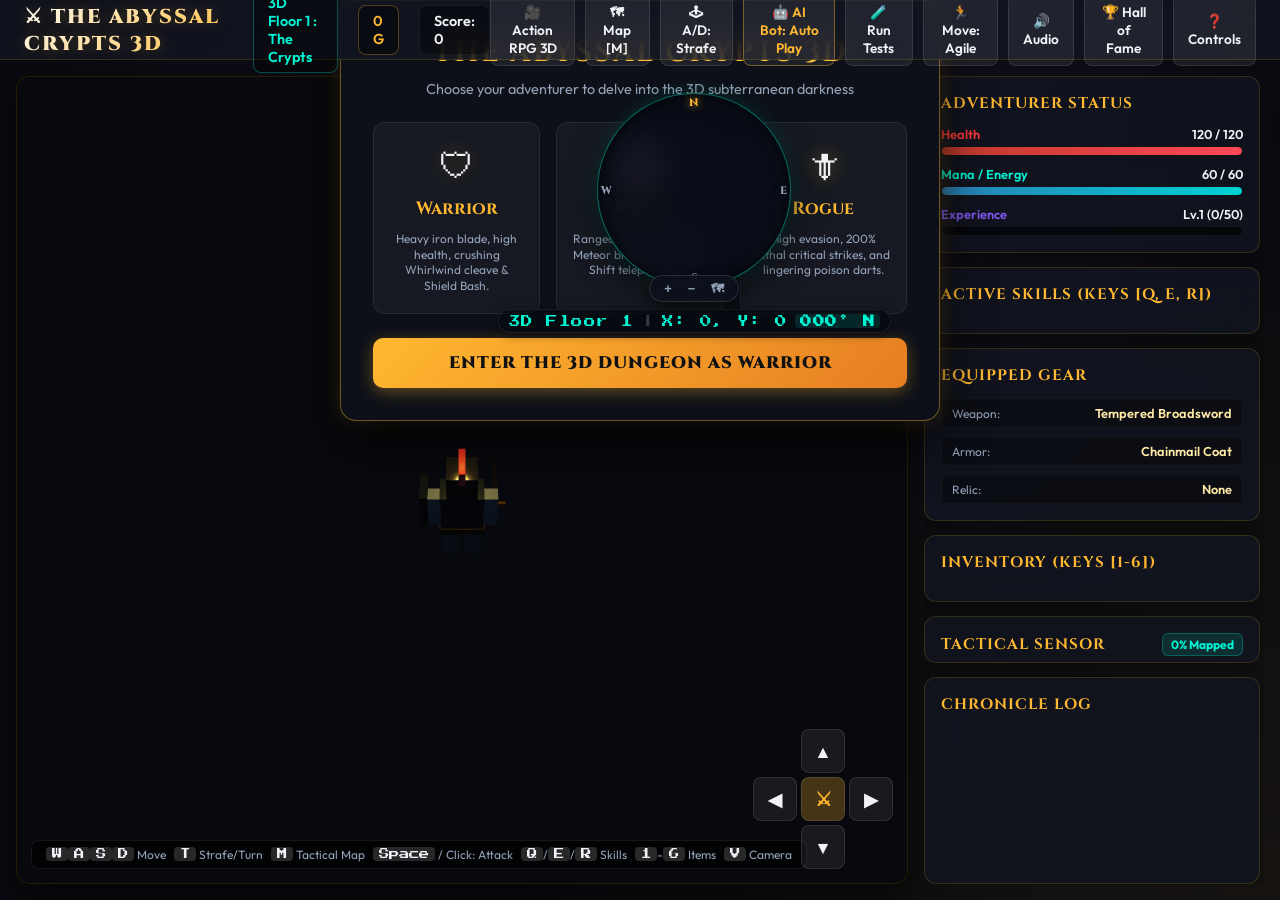
==== public/index.html @ 7dd259a3 "feat: 3D dungeon crawler with 24/7 cloud deployment configs" ====
<!DOCTYPE html>
<html lang="en">
<head>
  <meta charset="UTF-8">
  <meta name="viewport" content="width=device-width, initial-scale=1.0">
  <title>The Abyssal Crypts 3D — 2026 Action RPG Roguelike</title>
  <link rel="stylesheet" href="styles.css">
</head>
<body>

  <!-- Top Navigation & Global HUD -->
  <header class="game-header">
    <div class="brand-section">
      <h1 class="game-title">⚔ THE ABYSSAL CRYPTS 3D</h1>
    </div>

    <div class="hud-stats-row">
      <div class="hud-item floor" id="hudFloor">3D Floor 1 : The Crypts</div>
      <div class="hud-item gold" id="hudGold">0 G</div>
      <div class="hud-item" id="hudScore">Score: 0</div>
    </div>

    <div class="header-controls">
      <button class="icon-btn" id="btnCameraToggle" title="Cycle Camera Mode: Action RPG / 3rd Person / 1st Person [V]">🎥 Action RPG 3D</button>
      <button class="icon-btn" id="btnTacticalMap" title="Open Holographic Tactical Map [M]" onclick="window.modernMap?.toggleTacticalModal()">🗺 Map [M]</button>
      <button class="icon-btn" id="btnControlMode" title="Toggle A/D Controls: Strafe vs Turn [T]">🕹 A/D: Strafe</button>
      <button class="icon-btn" id="btnAiBotToggle" title="Toggle AI Bot Autonomous Playtester" style="color: var(--color-gold); border-color: rgba(255,184,48,0.4);">🤖 AI Bot: Auto Play</button>
      <button class="icon-btn" id="btnAiDiagnostics" title="Run Automated AI Diagnostics Test Suite">🧪 Run Tests</button>
      <button class="icon-btn" id="btnSpeedToggle" title="Adjust Walking Pacing">🏃 Move: Agile</button>
      <button class="icon-btn" id="btnAudioToggle" title="Toggle Sound">🔊 Audio</button>
      <button class="icon-btn" id="btnLeaderboard" title="View High Scores">🏆 Hall of Fame</button>
      <button class="icon-btn" id="btnControls" title="How to Play">❓ Controls</button>
    </div>
  </header>

  <!-- Main Game Stage -->
  <main class="main-viewport">
    
    <!-- 3D WebGL Canvas Display -->
    <section class="canvas-wrapper" id="canvasContainer">
      <canvas id="gameCanvas"></canvas>

      <!-- 2026 Modern In-Game Floating HUD Holographic Radar (Top-Right) -->
      <div class="hud-radar-container" id="hudRadarContainer">
        <div class="radar-card">
          <!-- Compass Ring -->
          <div class="radar-compass-ring">
            <span class="compass-marker marker-n">N</span>
            <span class="compass-marker marker-e">E</span>
            <span class="compass-marker marker-s">S</span>
            <span class="compass-marker marker-w">W</span>
          </div>

          <!-- Radar High-DPI Canvas -->
          <canvas id="hudRadarCanvas" width="190" height="190"></canvas>

          <!-- Quick Micro Controls -->
          <div class="radar-quick-controls">
            <button class="radar-btn" id="btnRadarZoomIn" title="Zoom In [+]" onclick="window.modernMap?.zoomRadar(0.3)">+</button>
            <button class="radar-btn" id="btnRadarZoomOut" title="Zoom Out [-]" onclick="window.modernMap?.zoomRadar(-0.3)">−</button>
            <button class="radar-btn" id="btnRadarExpand" title="Expand Full Tactical Map [M]" onclick="window.modernMap?.toggleTacticalModal()">🗺</button>
          </div>
        </div>

        <!-- Live Telemetry Badge -->
        <div class="radar-telemetry" id="radarTelemetry">
          <span id="radarFloorText">3D Floor 1</span>
          <span style="color: rgba(255,255,255,0.2);">|</span>
          <span id="radarCoordText">X: 0, Y: 0</span>
          <span class="bearing-chip" id="radarBearingText">000° N</span>
        </div>
      </div>

      <div class="canvas-overlay-hints">
        <span><kbd>W</kbd><kbd>A</kbd><kbd>S</kbd><kbd>D</kbd> Move</span>
        <span><kbd>T</kbd> Strafe/Turn</span>
        <span><kbd>M</kbd> Tactical Map</span>
        <span><kbd>Space</kbd> / Click: Attack</span>
        <span><kbd>Q</kbd>/<kbd>E</kbd>/<kbd>R</kbd> Skills</span>
        <span><kbd>1</kbd>-<kbd>6</kbd> Items</span>
        <span><kbd>V</kbd> Camera</span>
      </div>

      <!-- On-Screen Virtual Action D-Pad -->
      <div style="position: absolute; bottom: 14px; right: 14px; display: grid; grid-template-columns: repeat(3, 44px); grid-template-rows: repeat(3, 44px); gap: 4px; z-index: 5;">
        <div></div>
        <button class="icon-btn" style="padding: 0; justify-content: center; font-size: 1.1rem;" 
          onmousedown="window.gameEngine?.keysDown.add('w')" onmouseup="window.gameEngine?.keysDown.delete('w')"
          ontouchstart="window.gameEngine?.keysDown.add('w')" ontouchend="window.gameEngine?.keysDown.delete('w')" title="Move Up [W]">▲</button>
        <div></div>
        <button class="icon-btn" style="padding: 0; justify-content: center; font-size: 1.1rem;" 
          onmousedown="window.gameEngine?.keysDown.add('a')" onmouseup="window.gameEngine?.keysDown.delete('a')"
          ontouchstart="window.gameEngine?.keysDown.add('a')" ontouchend="window.gameEngine?.keysDown.delete('a')" title="Move Left [A]">◀</button>
        <button class="icon-btn" style="padding: 0; justify-content: center; background: rgba(255,184,48,0.25); color: var(--color-gold); font-size: 1.2rem;" 
          onclick="window.gameEngine?.triggerPlayerAttack()" title="Attack / Slash [Space / Click]">⚔</button>
        <button class="icon-btn" style="padding: 0; justify-content: center; font-size: 1.1rem;" 
          onmousedown="window.gameEngine?.keysDown.add('d')" onmouseup="window.gameEngine?.keysDown.delete('d')"
          ontouchstart="window.gameEngine?.keysDown.add('d')" ontouchend="window.gameEngine?.keysDown.delete('d')" title="Move Right [D]">▶</button>
        <div></div>
        <button class="icon-btn" style="padding: 0; justify-content: center; font-size: 1.1rem;" 
          onmousedown="window.gameEngine?.keysDown.add('s')" onmouseup="window.gameEngine?.keysDown.delete('s')"
          ontouchstart="window.gameEngine?.keysDown.add('s')" ontouchend="window.gameEngine?.keysDown.delete('s')" title="Move Down [S]">▼</button>
        <div></div>
      </div>
    </section>

    <!-- Sidebar Dashboard -->
    <aside class="sidebar-panel">

      <!-- Hero Vitality & Arcana -->
      <section class="glass-card">
        <h2 class="card-title">Adventurer Status</h2>
        <div class="stat-bar-group">
          <div>
            <div class="stat-label-row">
              <span style="color: var(--color-red);">Health</span>
              <span id="hpText">120 / 120</span>
            </div>
            <div class="stat-bar-track">
              <div class="stat-bar-fill hp" id="hpFill" style="width: 100%;"></div>
            </div>
          </div>

          <div>
            <div class="stat-label-row">
              <span style="color: var(--color-cyan);">Mana / Energy</span>
              <span id="manaText">60 / 60</span>
            </div>
            <div class="stat-bar-track">
              <div class="stat-bar-fill mana" id="manaFill" style="width: 100%;"></div>
            </div>
          </div>

          <div>
            <div class="stat-label-row">
              <span style="color: var(--color-purple);">Experience</span>
              <span id="xpText">Lv.1 (0/50)</span>
            </div>
            <div class="stat-bar-track">
              <div class="stat-bar-fill xp" id="xpFill" style="width: 0%;"></div>
            </div>
          </div>
        </div>
      </section>

      <!-- Active Abilities -->
      <section class="glass-card">
        <h2 class="card-title">Active Skills (Keys [Q, E, R])</h2>
        <div class="abilities-grid" id="abilitiesContainer">
          <!-- Populated dynamically based on hero class -->
        </div>
      </section>

      <!-- Equipment Slots -->
      <section class="glass-card">
        <h2 class="card-title">Equipped Gear</h2>
        <div class="equipment-slots">
          <div class="eq-row">
            <span class="eq-type">Weapon:</span>
            <span class="eq-val" id="eqWeapon">Tempered Broadsword</span>
          </div>
          <div class="eq-row">
            <span class="eq-type">Armor:</span>
            <span class="eq-val" id="eqArmor">Chainmail Coat</span>
          </div>
          <div class="eq-row">
            <span class="eq-type">Relic:</span>
            <span class="eq-val" id="eqRelic">None</span>
          </div>
        </div>
      </section>

      <!-- Quick Inventory -->
      <section class="glass-card">
        <h2 class="card-title">Inventory (Keys [1-6])</h2>
        <div class="quick-inv-grid" id="quickInventoryList">
          <!-- Populated dynamically -->
        </div>
      </section>

      <!-- Modern Tactical Sensor (Sidebar) -->
      <section class="glass-card tactical-scanner-card">
        <div style="display: flex; justify-content: space-between; align-items: center; margin-bottom: 8px;">
          <h2 class="card-title" style="margin: 0;">Tactical Sensor</h2>
          <span class="exploration-badge" id="hudExplorationPct">0% Mapped</span>
        </div>
        
        <div class="exploration-track">
          <div class="exploration-fill" id="hudExplorationFill" style="width: 0%;"></div>
        </div>

        <div class="sensor-stats-grid">
          <div class="sensor-stat">
            <span class="stat-icon">💀</span>
            <div class="stat-val" id="sensorFoesCount">0</div>
            <div class="stat-lbl">Foes Active</div>
          </div>
          <div class="sensor-stat">
            <span class="stat-icon">💎</span>
            <div class="stat-val" id="sensorLootCount">0</div>
            <div class="stat-lbl">Relics / Loot</div>
          </div>
          <div class="sensor-stat">
            <span class="stat-icon">⚡</span>
            <div class="stat-val" id="sensorStairsStatus" style="color: var(--color-cyan);">Searching...</div>
            <div class="stat-lbl">Descent Gate</div>
          </div>
        </div>

        <button class="btn-primary" style="margin-top: 10px; width: 100%; padding: 8px; font-size: 0.82rem;" onclick="window.modernMap?.toggleTacticalModal()">
          🗺 EXPAND TACTICAL MAP [M]
        </button>
      </section>

      <!-- Chronicle / Combat Log -->
      <section class="glass-card">
        <h2 class="card-title">Chronicle Log</h2>
        <div class="combat-log-box" id="combatLogContainer">
          <!-- Dynamic logs -->
        </div>
      </section>

    </aside>

  </main>

  <!-- ========================================================================
       MODALS & DIALOGS
       ======================================================================== -->

  <!-- Hero Class Selection Dialog -->
  <dialog id="titleModal" open>
    <div class="modal-header">
      <h2 class="modal-title">THE ABYSSAL CRYPTS 3D</h2>
      <p class="modal-subtitle">Choose your adventurer to delve into the 3D subterranean darkness</p>
    </div>

    <div class="class-grid">
      <div class="class-card" onclick="selectClass('Warrior')">
        <div class="class-icon">🛡</div>
        <div class="class-name">Warrior</div>
        <div class="class-perk">Heavy iron blade, high health, crushing Whirlwind cleave & Shield Bash.</div>
      </div>

      <div class="class-card" onclick="selectClass('Mage')">
        <div class="class-icon">🔮</div>
        <div class="class-name">Mage</div>
        <div class="class-perk">Ranged Arcane Bolts, 3D Meteor blasts, and Astral Shift teleportation.</div>
      </div>

      <div class="class-card" onclick="selectClass('Rogue')">
        <div class="class-icon">🗡</div>
        <div class="class-name">Rogue</div>
        <div class="class-perk">High evasion, 200% lethal critical strikes, and lingering poison darts.</div>
      </div>
    </div>

    <button class="btn-primary" onclick="selectClass('Warrior')">ENTER THE 3D DUNGEON AS WARRIOR</button>
  </dialog>

  <!-- Stairs Descend In-Game Dialog -->
  <dialog id="descendModal">
    <div class="modal-header">
      <h2 class="modal-title" style="color: var(--color-cyan);">⚔ STAIRS OF THE ABYSS</h2>
      <p class="modal-subtitle" id="descendPromptText">A stone staircase leads down into darker catacombs...</p>
    </div>

    <div style="display: flex; gap: 12px; margin-top: 20px;">
      <button class="btn-primary" style="flex: 1;" onclick="window.gameEngine?.confirmDescend()">DESCEND DEEPER</button>
      <button class="icon-btn" style="flex: 1; justify-content: center;" onclick="document.getElementById('descendModal').close()">STAY & EXPLORE</button>
    </div>
  </dialog>

  <!-- Game Over Dialog -->
  <dialog id="gameOverModal">
    <div class="modal-header">
      <h2 class="modal-title" style="color: var(--color-red);">💀 FALLEN HERO</h2>
      <p class="modal-subtitle" id="deathReasonText">Your spirit wanders the obsidian depths...</p>
    </div>

    <div style="margin: 20px 0; background: rgba(0,0,0,0.5); padding: 16px; border-radius: 8px;">
      <p style="margin-bottom: 6px;">Final Score: <strong id="finalScoreText" style="color: var(--color-gold);">0</strong></p>
      <p style="margin-bottom: 6px;">Floor Reached: <strong id="finalFloorText" style="color: var(--color-cyan);">1</strong></p>
      <p>Monsters Slain: <strong id="finalKillsText" style="color: var(--color-red);">0</strong></p>
    </div>

    <button class="btn-primary" onclick="restartGame()">DELVE AGAIN</button>
  </dialog>

  <!-- Victory Dialog -->
  <dialog id="victoryModal">
    <div class="modal-header">
      <h2 class="modal-title" style="color: var(--color-gold);">🏆 ABYSSAL CONQUEROR</h2>
      <p class="modal-subtitle">The Arch-Lich Malakor has fallen! The 3D catacombs are liberated!</p>
    </div>

    <div style="margin: 20px 0; background: rgba(0,0,0,0.5); padding: 16px; border-radius: 8px;">
      <p style="margin-bottom: 6px;">Glorious Score: <strong id="vicScoreText" style="color: var(--color-gold);">0</strong></p>
      <p style="margin-bottom: 6px;">Gold Plundered: <strong id="vicGoldText" style="color: var(--color-gold);">0</strong></p>
      <p>Monsters Banished: <strong id="vicKillsText" style="color: var(--color-green);">0</strong></p>
    </div>

    <button class="btn-primary" onclick="restartGame()">COMMENCE NEW SAGA</button>
  </dialog>

  <!-- Hall of Fame / Leaderboard Dialog -->
  <dialog id="leaderboardModal">
    <div class="modal-header">
      <h2 class="modal-title">🏆 HALL OF FAME</h2>
      <p class="modal-subtitle">Record of the bravest dungeon crawlers preserved in Python backend</p>
    </div>

    <div style="max-height: 320px; overflow-y: auto;">
      <table class="scores-table">
        <thead>
          <tr>
            <th>Rank</th>
            <th>Hero</th>
            <th>Class</th>
            <th>Floor</th>
            <th>Score</th>
          </tr>
        </thead>
        <tbody id="leaderboardBody">
          <!-- Populated from /api/scores -->
        </tbody>
      </table>
    </div>

    <div style="margin-top: 20px;">
      <button class="btn-primary" onclick="document.getElementById('leaderboardModal').close()">CLOSE</button>
    </div>
  </dialog>

  <!-- Controls Help Dialog -->
  <dialog id="controlsModal">
    <div class="modal-header">
      <h2 class="modal-title">HOW TO PLAY IN 3D</h2>
      <p class="modal-subtitle">Modern 2026 Fluid 3D Action RPG Mechanics</p>
    </div>

    <div style="line-height: 1.6; font-size: 0.9rem; color: #dcdde1;">
      <p style="margin-bottom: 12px;"><strong>Movement:</strong>
        <br>• <kbd>W</kbd> <kbd>A</kbd> <kbd>S</kbd> <kbd>D</kbd>: <strong>Smooth continuous 3D movement</strong> with full wall-sliding physics.
        <br>• In <strong>Action RPG view</strong>: <kbd>A</kbd> moves & turns Left, <kbd>D</kbd> moves & turns Right.
        <br>• In <strong>3rd Person / 1st Person</strong>: Press <kbd>T</kbd> or click <strong>🕹 A/D</strong> in header to toggle between:
        <br>&nbsp;&nbsp;• <em>Strafe Mode</em>: <kbd>A</kbd>/<kbd>D</kbd> strafes Left/Right, <kbd>Q</kbd>/<kbd>E</kbd> or Arrow keys turn.
        <br>&nbsp;&nbsp;• <em>Turn Mode</em>: <kbd>A</kbd>/<kbd>D</kbd> turns camera Left/Right, <kbd>Q</kbd>/<kbd>E</kbd> strafes.
      </p>
      <p style="margin-bottom: 12px;"><strong>Combat:</strong>
        <br>• <kbd>Space</kbd> or <strong>Left-Click</strong>: <strong>Attack & Slash</strong> in real-time with your equipped weapon!
        <br>• Monsters take damage, get knocked back, and drop loot upon defeat.
      </p>
      <p style="margin-bottom: 12px;"><strong>Skills & Magic:</strong>
        <br>• <kbd>Q</kbd>, <kbd>E</kbd>, <kbd>R</kbd>: Cast your class's active abilities (Whirlwind, Shield Bash, Arcane Bolt, Meteor Blast, Blink Teleport, Shadow Dash, Poison Dart)!
      </p>
      <p style="margin-bottom: 12px;"><strong>Items & Gear:</strong>
        <br>• <kbd>1</kbd> - <kbd>6</kbd>: Quick-drink potions or cast scrolls from inventory.
        <br>• Walk near gold and treasure to automatically pick them up!
      </p>
      <p style="margin-bottom: 12px;"><strong>3D Camera Modes:</strong>
        <br>• Press <kbd>V</kbd> or click <strong>🎥 Camera</strong> in the header to switch between:
        <br>&nbsp;&nbsp;1. <strong>Action RPG 3D</strong> (Top-down isometric view with zero wall clipping)
        <br>&nbsp;&nbsp;2. <strong>3rd Person 3D</strong> (Over-the-shoulder chase camera)
        <br>&nbsp;&nbsp;3. <strong>1st Person 3D</strong> (Classic immersive first-person perspective)
      </p>
      <p style="margin-bottom: 12px;"><strong>Modern Holographic Map:</strong>
        <br>• Press <kbd>M</kbd> or click <strong>🗺 Map [M]</strong>: Open the <strong>Tactical Reconnaissance Scanner</strong> with full subterranean topography, zoom/pan controls, exploration progress, and live telemetry!
        <br>• <strong>In-Game Circular Radar HUD</strong>: Floating glassmorphic radar in the top-right corner with 360° radar sweep, player vision cone, compass bearing, pulsing enemy blips, and loot markers.
        <br>• Use <kbd>+</kbd> / <kbd>−</kbd> on the radar or tactical map to adjust zoom scale.
      </p>
      <p><strong>Goal:</strong> Delve down through Floor 1 to Floor 4 and defeat Malakor the Arch-Lich!</p>
    </div>

    <div style="margin-top: 20px;">
      <button class="btn-primary" onclick="document.getElementById('controlsModal').close()">RETURN TO 3D DUNGEON</button>
    </div>
  </dialog>

  <!-- Modern Tactical Holographic Map Modal (Key [M]) -->
  <dialog id="tacticalMapModal" class="tactical-modal">
    <div class="tactical-modal-header">
      <div style="display: flex; align-items: center; gap: 12px;">
        <div class="tactical-icon-pulse">🗺</div>
        <div>
          <h2 class="modal-title" style="margin: 0; font-size: 1.3rem;">TACTICAL RECONNAISSANCE SCANNER</h2>
          <p class="modal-subtitle" id="tacticalModalSubtitle" style="margin: 0; font-size: 0.85rem;">Holographic Subterranean Topography & Entity Telemetry</p>
        </div>
      </div>
      <button class="tactical-close-btn" onclick="document.getElementById('tacticalMapModal').close()">✕ [ESC / M]</button>
    </div>

    <!-- Live Floor Telemetry Metrics -->
    <div class="tactical-telemetry-row">
      <div class="tactical-metric">
        <span class="metric-lbl">EXPLORATION</span>
        <span class="metric-val" id="tacticalExplorationText" style="color: var(--color-cyan);">0% Mapped</span>
      </div>
      <div class="tactical-metric">
        <span class="metric-lbl">ACTIVE HOSTILES</span>
        <span class="metric-val" id="tacticalHostilesText" style="color: var(--color-red);">0 Active</span>
      </div>
      <div class="tactical-metric">
        <span class="metric-lbl">TREASURES</span>
        <span class="metric-val" id="tacticalLootText" style="color: var(--color-gold);">0 Detected</span>
      </div>
      <div class="tactical-metric">
        <span class="metric-lbl">DESCENT GATEWAY</span>
        <span class="metric-val" id="tacticalGateText" style="color: var(--color-green);">Locating...</span>
      </div>
    </div>

    <!-- Main High-Resolution Tactical Canvas -->
    <div class="tactical-canvas-wrapper">
      <canvas id="tacticalMapCanvas" width="820" height="480"></canvas>
      <div class="tactical-grid-overlay"></div>
    </div>

    <!-- Modern Interactive Legend & Controls -->
    <div class="tactical-footer-row">
      <div class="tactical-legend-items">
        <span class="legend-chip"><span class="chip-dot hero"></span> Adventurer</span>
        <span class="legend-chip"><span class="chip-dot foe"></span> Hostiles</span>
        <span class="legend-chip"><span class="chip-dot boss"></span> Boss / Elite</span>
        <span class="legend-chip"><span class="chip-dot loot"></span> Relics & Gold</span>
        <span class="legend-chip"><span class="chip-dot gate"></span> Descent Stairs</span>
        <span class="legend-chip"><span class="chip-dot door"></span> Archways</span>
      </div>
      <div style="display: flex; gap: 8px; flex-wrap: wrap;">
        <button id="btnTacticalMode" class="icon-btn" onclick="window.modernMap?.toggleTacticalMode()">🌡 Mode: Holographic Grid</button>
        <button class="icon-btn" onclick="window.modernMap?.resetTacticalZoom()" title="Reset Zoom Scale">↺ Reset</button>
        <button class="icon-btn" onclick="window.modernMap?.zoomTactical(-0.2)">🔍 -</button>
        <button class="icon-btn" onclick="window.modernMap?.zoomTactical(0.2)">🔍 +</button>
        <button class="btn-primary" style="padding: 6px 18px;" onclick="document.getElementById('tacticalMapModal').close()">RESUME DELVE [M]</button>
      </div>
    </div>
  </dialog>

  <!-- 3D Three.js & Client Engine Scripts -->
  <script src="js/three.min.js"></script>
  <script src="js/audio.js"></script>
  <script src="js/sprites.js"></script>
  <script src="js/textures3d.js"></script>
  <script src="js/dungeon.js"></script>
  <script src="js/engine3d.js"></script>
  <script src="js/modern_map.js"></script>
  <script src="js/game.js"></script>
  <script src="js/aibot.js"></script>

  <script>
    document.getElementById('btnControlMode').addEventListener('click', () => {
      if (window.gameEngine) {
        window.gameEngine.toggleControlMode();
      }
    });

    document.getElementById('btnAiBotToggle').addEventListener('click', () => {
      if (window.aiBot) {
        window.aiBot.toggleAutoPilot();
      }
    });

    document.getElementById('btnAiDiagnostics').addEventListener('click', async () => {
      if (window.aiBot) {
        window.gameEngine?.addLog("🤖 [AI Bot]: Executing 10-Point System Diagnostics...", "cyan");
        await window.aiBot.runDiagnostics();
      }
    });
    function selectClass(c) {
      if (window.gameEngine) {
        window.gameEngine.selectClass(c);
      }
    }

    function restartGame() {
      const go = document.getElementById('gameOverModal');
      if (go) go.close();
      const vic = document.getElementById('victoryModal');
      if (vic) vic.close();
      const title = document.getElementById('titleModal');
      if (title) title.showModal();
    }

    const speeds = [
      { name: 'Agile', speed: 4.8 },
      { name: 'Sprint', speed: 6.2 },
      { name: 'Tactical', speed: 3.6 }
    ];
    let speedIndex = 0;

    document.getElementById('btnSpeedToggle').addEventListener('click', () => {
      speedIndex = (speedIndex + 1) % speeds.length;
      const s = speeds[speedIndex];
      if (window.gameEngine && window.gameEngine.player) {
        window.gameEngine.player.speed = s.speed;
      }
      document.getElementById('btnSpeedToggle').textContent = `🏃 Move: ${s.name}`;
      window.gameEngine?.addLog(`Movement speed set to: ${s.name} (${s.speed} u/s)`, 'cyan');
    });

    document.getElementById('btnCameraToggle').addEventListener('click', () => {
      if (window.engine3D) {
        const mode = window.engine3D.cycleCameraMode();
        const text = mode === 'ACTION_RPG' ? '🎥 Action RPG 3D' : (mode === 'OVER_SHOULDER' ? '🎥 3rd Person 3D' : '🎥 1st Person 3D');
        document.getElementById('btnCameraToggle').textContent = text;
        window.gameEngine?.addLog(`Camera switched to ${mode.replace('_', ' ')} view.`, 'cyan');
      }
    });

    document.getElementById('btnAudioToggle').addEventListener('click', () => {
      if (window.gameAudio) {
        const sfx = window.gameAudio.toggleSFX();
        const bgm = window.gameAudio.toggleBGM();
        document.getElementById('btnAudioToggle').textContent = (sfx || bgm) ? '🔊 Audio' : '🔇 Muted';
      }
    });

    document.getElementById('btnLeaderboard').addEventListener('click', async () => {
      const modal = document.getElementById('leaderboardModal');
      const tbody = document.getElementById('leaderboardBody');
      tbody.innerHTML = '<tr><td colspan="5" style="text-align:center; padding: 20px;">Fetching from Python backend...</td></tr>';
      modal.showModal();

      try {
        const res = await fetch('/api/scores');
        if (res.ok) {
          const scores = await res.json();
          tbody.innerHTML = scores.map((s, idx) => `
            <tr>
              <td style="color: var(--color-gold); font-weight: bold;">#${idx + 1}</td>
              <td>${s.name}</td>
              <td><span style="color: var(--color-cyan);">${s.hero_class}</span></td>
              <td>Floor ${s.floor}</td>
              <td style="color: var(--color-gold); font-weight: bold;">${s.score.toLocaleString()}</td>
            </tr>
          `).join('');
        }
      } catch (e) {
        tbody.innerHTML = '<tr><td colspan="5" style="color: red; text-align:center;">Could not load leaderboard.</td></tr>';
      }
    });

    document.getElementById('btnControls').addEventListener('click', () => {
      document.getElementById('controlsModal').showModal();
    });
  </script>

</body>
</html>
---- public/styles.css ----
/* ==========================================================================
   RETRO DUNGEON CRAWLER - DESIGN SYSTEM & THEME
   Dark Obsidian, Molten Gold, Runic Cyan, and Glassmorphic Panels
   ========================================================================== */

@import url('https://fonts.googleapis.com/css2?family=Cinzel:wght@600;700;900&family=Outfit:wght@400;500;600;700&family=Press+Start+2P&display=swap');

:root {
  --bg-dark: #090a0f;
  --bg-surface: rgba(18, 22, 34, 0.75);
  --bg-surface-elevated: rgba(28, 34, 52, 0.85);
  --border-subtle: rgba(255, 215, 0, 0.15);
  --border-glow: rgba(255, 184, 48, 0.4);

  --color-gold: #ffb830;
  --color-gold-bright: #ffeaa7;
  --color-cyan: #00f5d4;
  --color-red: #ff3838;
  --color-blue: #0984e3;
  --color-purple: #7f5af0;
  --color-green: #2ed573;
  --color-text-main: #f1f2f6;
  --color-text-dim: #94a3b8;

  --font-heading: 'Cinzel', serif;
  --font-body: 'Outfit', -apple-system, sans-serif;
  --font-retro: 'Press Start 2P', monospace;

  --shadow-glow: 0 0 20px rgba(255, 184, 48, 0.25);
  --shadow-box: 0 12px 36px rgba(0, 0, 0, 0.6);
}

* {
  box-sizing: border-box;
  margin: 0;
  padding: 0;
  user-select: none;
}

body {
  background-color: var(--bg-dark);
  color: var(--color-text-main);
  font-family: var(--font-body);
  height: 100vh;
  overflow: hidden;
  display: flex;
  flex-direction: column;
  background-image: 
    radial-gradient(circle at 50% 0%, rgba(127, 90, 240, 0.08) 0%, transparent 60%),
    radial-gradient(circle at 100% 100%, rgba(255, 184, 48, 0.05) 0%, transparent 50%);
}

/* ==========================================================================
   TOP HEADER & HUD BAR
   ========================================================================== */

.game-header {
  height: 60px;
  background: var(--bg-surface);
  backdrop-filter: blur(16px);
  border-bottom: 1px solid var(--border-subtle);
  display: flex;
  align-items: center;
  justify-content: space-between;
  padding: 0 24px;
  z-index: 10;
}

.brand-section {
  display: flex;
  align-items: center;
  gap: 12px;
}

.game-title {
  font-family: var(--font-heading);
  font-size: 1.25rem;
  font-weight: 900;
  letter-spacing: 2px;
  background: linear-gradient(135deg, #fff 0%, var(--color-gold) 100%);
  -webkit-background-clip: text;
  -webkit-text-fill-color: transparent;
  text-shadow: 0 0 15px rgba(255, 184, 48, 0.3);
}

.hud-stats-row {
  display: flex;
  align-items: center;
  gap: 20px;
}

.hud-item {
  display: flex;
  align-items: center;
  gap: 8px;
  font-size: 0.9rem;
  font-weight: 600;
  padding: 6px 14px;
  background: rgba(0, 0, 0, 0.4);
  border: 1px solid rgba(255, 255, 255, 0.06);
  border-radius: 8px;
}

.hud-item.gold {
  color: var(--color-gold);
  border-color: rgba(255, 184, 48, 0.3);
}

.hud-item.floor {
  color: var(--color-cyan);
  border-color: rgba(0, 245, 212, 0.3);
}

.header-controls {
  display: flex;
  gap: 10px;
}

.icon-btn {
  background: rgba(255, 255, 255, 0.07);
  border: 1px solid rgba(255, 255, 255, 0.1);
  color: var(--color-text-main);
  padding: 8px 14px;
  border-radius: 8px;
  cursor: pointer;
  font-family: var(--font-body);
  font-size: 0.85rem;
  font-weight: 600;
  transition: all 0.2s ease;
  display: flex;
  align-items: center;
  gap: 6px;
}

.icon-btn:hover {
  background: rgba(255, 215, 0, 0.15);
  border-color: var(--color-gold);
  color: var(--color-gold-bright);
  transform: translateY(-1px);
}

/* ==========================================================================
   MAIN GAME VIEWPORT LAYOUT
   ========================================================================== */

.main-viewport {
  flex: 1;
  display: grid;
  grid-template-columns: 1fr 340px;
  gap: 16px;
  padding: 16px;
  height: calc(100vh - 60px);
  overflow: hidden;
}

/* Canvas Display */
.canvas-wrapper {
  position: relative;
  background: #000;
  border-radius: 14px;
  overflow: hidden;
  border: 1px solid var(--border-subtle);
  box-shadow: var(--shadow-box);
  display: flex;
  justify-content: center;
  align-items: center;
}

#gameCanvas {
  display: block;
  width: 100%;
  height: 100%;
  image-rendering: pixelated;
}

.canvas-overlay-hints {
  position: absolute;
  bottom: 14px;
  left: 14px;
  display: flex;
  gap: 8px;
  background: rgba(0, 0, 0, 0.65);
  backdrop-filter: blur(8px);
  padding: 6px 14px;
  border-radius: 8px;
  font-size: 0.75rem;
  color: var(--color-text-dim);
  border: 1px solid rgba(255, 255, 255, 0.08);
}

.canvas-overlay-hints kbd {
  background: rgba(255, 255, 255, 0.15);
  padding: 2px 6px;
  border-radius: 4px;
  color: var(--color-text-main);
  font-family: var(--font-retro);
  font-size: 0.65rem;
}

/* ==========================================================================
   SIDEBAR DASHBOARD (RPG METRICS & COMBAT LOG)
   ========================================================================== */

.sidebar-panel {
  display: flex;
  flex-direction: column;
  gap: 14px;
  overflow-y: auto;
  padding-right: 4px;
}

.sidebar-panel::-webkit-scrollbar {
  width: 6px;
}
.sidebar-panel::-webkit-scrollbar-thumb {
  background: rgba(255, 255, 255, 0.15);
  border-radius: 3px;
}

.glass-card {
  background: var(--bg-surface);
  backdrop-filter: blur(12px);
  border: 1px solid var(--border-subtle);
  border-radius: 12px;
  padding: 16px;
  box-shadow: 0 4px 20px rgba(0, 0, 0, 0.3);
}

.card-title {
  font-family: var(--font-heading);
  font-size: 0.95rem;
  letter-spacing: 1px;
  color: var(--color-gold);
  margin-bottom: 12px;
  display: flex;
  align-items: center;
  justify-content: space-between;
  text-transform: uppercase;
}

/* Stat Meters */
.stat-bar-group {
  display: flex;
  flex-direction: column;
  gap: 10px;
}

.stat-label-row {
  display: flex;
  justify-content: space-between;
  font-size: 0.8rem;
  font-weight: 600;
  margin-bottom: 4px;
}

.stat-bar-track {
  width: 100%;
  height: 10px;
  background: rgba(0, 0, 0, 0.6);
  border-radius: 6px;
  overflow: hidden;
  border: 1px solid rgba(255, 255, 255, 0.05);
  position: relative;
}

.stat-bar-fill {
  height: 100%;
  border-radius: 6px;
  transition: width 0.25s ease-out;
}

.stat-bar-fill.hp {
  background: linear-gradient(90deg, #c0392b, #ff4757);
  box-shadow: 0 0 10px rgba(255, 71, 87, 0.5);
}

.stat-bar-fill.mana {
  background: linear-gradient(90deg, #2980b9, #00d2d3);
  box-shadow: 0 0 10px rgba(0, 210, 211, 0.5);
}

.stat-bar-fill.xp {
  background: linear-gradient(90deg, #8e44ad, #a29bfe);
  box-shadow: 0 0 8px rgba(162, 155, 254, 0.4);
}

/* Abilities Grid */
.abilities-grid {
  display: flex;
  flex-direction: column;
  gap: 8px;
}

.ability-btn {
  background: rgba(255, 255, 255, 0.05);
  border: 1px solid rgba(255, 255, 255, 0.08);
  border-radius: 8px;
  color: var(--color-text-main);
  padding: 8px 12px;
  text-align: left;
  cursor: pointer;
  transition: all 0.2s ease;
  font-family: var(--font-body);
}

.ability-btn:hover {
  background: rgba(127, 90, 240, 0.2);
  border-color: var(--color-purple);
  transform: translateX(2px);
}

.ability-btn strong {
  color: var(--color-gold);
  font-size: 0.85rem;
}

.ability-btn small {
  color: var(--color-cyan);
  font-size: 0.75rem;
}

.ability-desc {
  font-size: 0.75rem;
  color: var(--color-text-dim);
  margin-top: 2px;
}

/* Equipment Slots */
.equipment-slots {
  display: grid;
  grid-template-columns: 1fr;
  gap: 8px;
  font-size: 0.8rem;
}

.eq-row {
  display: flex;
  justify-content: space-between;
  align-items: center;
  background: rgba(0, 0, 0, 0.3);
  padding: 6px 10px;
  border-radius: 6px;
  border: 1px solid rgba(255, 255, 255, 0.04);
}

.eq-type {
  color: var(--color-text-dim);
  font-size: 0.75rem;
}

.eq-val {
  color: var(--color-gold-bright);
  font-weight: 600;
}

/* Inventory Quickbar */
.quick-inv-grid {
  display: grid;
  grid-template-columns: repeat(2, 1fr);
  gap: 6px;
}

.inv-slot {
  background: rgba(0, 0, 0, 0.4);
  border: 1px solid rgba(255, 255, 255, 0.08);
  border-radius: 6px;
  padding: 6px 8px;
  color: var(--color-text-main);
  cursor: pointer;
  display: flex;
  align-items: center;
  gap: 6px;
  transition: all 0.2s ease;
  font-family: var(--font-body);
  font-size: 0.75rem;
  overflow: hidden;
  white-space: nowrap;
  text-overflow: ellipsis;
}

.inv-slot:hover {
  background: rgba(0, 245, 212, 0.15);
  border-color: var(--color-cyan);
}

.slot-idx {
  background: rgba(255, 255, 255, 0.1);
  padding: 2px 5px;
  border-radius: 4px;
  font-size: 0.65rem;
  font-family: var(--font-retro);
  color: var(--color-gold);
}

/* Minimap */
.minimap-wrapper {
  display: flex;
  justify-content: center;
  align-items: center;
  background: #000;
  border-radius: 8px;
  overflow: hidden;
  border: 1px solid rgba(255, 255, 255, 0.08);
}

#minimapCanvas {
  display: block;
  image-rendering: pixelated;
}

/* Combat & Lore Log */
.combat-log-box {
  height: 140px;
  overflow-y: auto;
  display: flex;
  flex-direction: column-reverse;
  gap: 4px;
  font-size: 0.78rem;
  padding: 4px;
}

.combat-log-box::-webkit-scrollbar {
  width: 4px;
}
.combat-log-box::-webkit-scrollbar-thumb {
  background: rgba(255, 255, 255, 0.1);
  border-radius: 2px;
}

.log-entry {
  line-height: 1.3;
}
.log-white { color: #dcdde1; }
.log-gray { color: #7f8c8d; }
.log-gold { color: #f1c40f; font-weight: 600; }
.log-cyan { color: #00d2d3; }
.log-red { color: #ff4757; font-weight: 600; }
.log-green { color: #2ed573; font-weight: 600; }

/* ==========================================================================
   MODALS & DIALOGS (CLASS SELECTION, GAME OVER, VICTORY, LEADERBOARD)
   ========================================================================== */

dialog {
  border: 1px solid var(--border-glow);
  border-radius: 16px;
  background: rgba(14, 17, 26, 0.95);
  backdrop-filter: blur(24px);
  color: var(--color-text-main);
  padding: 32px;
  box-shadow: 0 20px 50px rgba(0, 0, 0, 0.8), var(--shadow-glow);
  margin: auto;
  max-width: 600px;
  width: 90%;
  animation: modalFadeIn 0.3s cubic-bezier(0.16, 1, 0.3, 1);
}

dialog::backdrop {
  background: rgba(0, 0, 0, 0.75);
  backdrop-filter: blur(6px);
}

@keyframes modalFadeIn {
  from { opacity: 0; transform: scale(0.95) translateY(10px); }
  to { opacity: 1; transform: scale(1) translateY(0); }
}

.modal-header {
  text-align: center;
  margin-bottom: 24px;
}

.modal-title {
  font-family: var(--font-heading);
  font-size: 1.8rem;
  letter-spacing: 2px;
  color: var(--color-gold);
  margin-bottom: 8px;
}

.modal-subtitle {
  color: var(--color-text-dim);
  font-size: 0.9rem;
}

/* Class Selection Cards */
.class-grid {
  display: grid;
  grid-template-columns: repeat(3, 1fr);
  gap: 16px;
  margin-bottom: 24px;
}

.class-card {
  background: rgba(255, 255, 255, 0.04);
  border: 1px solid rgba(255, 255, 255, 0.08);
  border-radius: 12px;
  padding: 20px 14px;
  text-align: center;
  cursor: pointer;
  transition: all 0.25s ease;
  display: flex;
  flex-direction: column;
  align-items: center;
  gap: 10px;
}

.class-card:hover {
  background: rgba(255, 184, 48, 0.1);
  border-color: var(--color-gold);
  transform: translateY(-4px);
  box-shadow: 0 8px 24px rgba(255, 184, 48, 0.2);
}

.class-icon {
  font-size: 2.2rem;
  filter: drop-shadow(0 0 10px rgba(255, 184, 48, 0.4));
}

.class-name {
  font-family: var(--font-heading);
  font-size: 1.1rem;
  color: var(--color-gold);
  font-weight: 700;
}

.class-perk {
  font-size: 0.75rem;
  color: var(--color-text-dim);
  line-height: 1.3;
}

.btn-primary {
  width: 100%;
  padding: 14px;
  background: linear-gradient(135deg, var(--color-gold), #e67e22);
  border: none;
  border-radius: 10px;
  color: #111;
  font-family: var(--font-heading);
  font-size: 1.05rem;
  font-weight: 900;
  letter-spacing: 1px;
  cursor: pointer;
  box-shadow: 0 4px 16px rgba(255, 184, 48, 0.35);
  transition: all 0.2s ease;
}

.btn-primary:hover {
  filter: brightness(1.15);
  transform: translateY(-2px);
  box-shadow: 0 6px 20px rgba(255, 184, 48, 0.5);
}

/* Leaderboard Table */
.scores-table {
  width: 100%;
  border-collapse: collapse;
  font-size: 0.85rem;
  margin-top: 12px;
}

.scores-table th, .scores-table td {
  padding: 8px 12px;
  text-align: left;
  border-bottom: 1px solid rgba(255, 255, 255, 0.08);
}

.scores-table th {
  color: var(--color-gold);
  font-family: var(--font-heading);
  font-size: 0.8rem;
  text-transform: uppercase;
}

.scores-table tr:hover td {
  background: rgba(255, 255, 255, 0.03);
}

/* Media Queries for responsive fit */
@media (max-width: 900px) {
  .main-viewport {
    grid-template-columns: 1fr;
    height: auto;
    overflow-y: auto;
  }
  .sidebar-panel {
    max-height: 500px;
  }
}

/* ==========================================================================
   2026 MODERN UI MAP & TACTICAL HOLOGRAPHIC RADAR
   ========================================================================== */

/* 1. Floating In-Game HUD Mini-Radar (Top-Right on 3D Canvas) */
.hud-radar-container {
  position: absolute;
  top: 16px;
  right: 16px;
  z-index: 8;
  display: flex;
  flex-direction: column;
  align-items: center;
  pointer-events: auto;
}

.radar-card {
  position: relative;
  width: 194px;
  height: 194px;
  border-radius: 50%;
  background: rgba(8, 12, 22, 0.82);
  backdrop-filter: blur(18px);
  border: 1px solid rgba(0, 245, 212, 0.4);
  box-shadow: 
    0 10px 30px rgba(0, 0, 0, 0.7),
    0 0 20px rgba(0, 245, 212, 0.18),
    inset 0 0 15px rgba(0, 0, 0, 0.8);
  display: flex;
  align-items: center;
  justify-content: center;
  overflow: visible;
  transition: transform 0.25s ease, box-shadow 0.25s ease;
}

.radar-card:hover {
  border-color: rgba(0, 245, 212, 0.7);
  box-shadow: 
    0 12px 36px rgba(0, 0, 0, 0.8),
    0 0 26px rgba(0, 245, 212, 0.35);
}

/* Radar Proximity Threat Alert Pulse */
.radar-card.threat-alert {
  border-color: #ff4757 !important;
  box-shadow: 
    0 0 25px rgba(255, 71, 87, 0.6),
    0 0 50px rgba(255, 56, 56, 0.3),
    inset 0 0 20px rgba(255, 71, 87, 0.4) !important;
  animation: radar-threat-pulse 0.9s infinite alternate ease-in-out;
}

@keyframes radar-threat-pulse {
  from {
    transform: scale(1);
    box-shadow: 0 0 20px rgba(255, 71, 87, 0.4), inset 0 0 15px rgba(255, 71, 87, 0.2);
  }
  to {
    transform: scale(1.025);
    box-shadow: 0 0 35px rgba(255, 71, 87, 0.8), inset 0 0 25px rgba(255, 71, 87, 0.5);
  }
}

#hudRadarCanvas {
  border-radius: 50%;
  display: block;
}

/* Outer Compass Ring Markers */
.radar-compass-ring {
  position: absolute;
  inset: -2px;
  border-radius: 50%;
  pointer-events: none;
}

.compass-marker {
  position: absolute;
  font-size: 0.68rem;
  font-weight: 800;
  font-family: var(--font-heading);
  color: var(--color-text-dim);
  text-shadow: 0 0 6px rgba(0,0,0,0.9);
}

.marker-n {
  top: 3px;
  left: 50%;
  transform: translateX(-50%);
  color: var(--color-gold);
  text-shadow: 0 0 8px rgba(255, 184, 48, 0.8);
}
.marker-s {
  bottom: 3px;
  left: 50%;
  transform: translateX(-50%);
}
.marker-e {
  right: 5px;
  top: 50%;
  transform: translateY(-50%);
}
.marker-w {
  left: 5px;
  top: 50%;
  transform: translateY(-50%);
}

/* Radar Quick Micro Controls Pill */
.radar-quick-controls {
  position: absolute;
  bottom: -16px;
  display: flex;
  gap: 4px;
  background: rgba(14, 18, 30, 0.92);
  backdrop-filter: blur(12px);
  padding: 3px 8px;
  border-radius: 20px;
  border: 1px solid rgba(255, 255, 255, 0.12);
  box-shadow: 0 4px 14px rgba(0, 0, 0, 0.6);
  z-index: 9;
}

.radar-btn {
  background: transparent;
  border: none;
  color: var(--color-text-dim);
  font-size: 0.8rem;
  cursor: pointer;
  padding: 2px 6px;
  border-radius: 4px;
  transition: all 0.15s ease;
  font-weight: bold;
}

.radar-btn:hover {
  color: var(--color-cyan);
  background: rgba(0, 245, 212, 0.18);
  transform: scale(1.15);
}

/* Live Telemetry Pill */
.radar-telemetry {
  margin-top: 22px;
  display: flex;
  gap: 8px;
  align-items: center;
  background: rgba(6, 9, 16, 0.78);
  border: 1px solid rgba(255, 255, 255, 0.08);
  padding: 4px 10px;
  border-radius: 12px;
  font-size: 0.72rem;
  font-family: var(--font-retro);
  color: var(--color-cyan);
  letter-spacing: 0.5px;
  box-shadow: 0 2px 10px rgba(0,0,0,0.5);
  transition: all 0.2s ease;
}

.radar-telemetry.threat {
  background: rgba(40, 10, 16, 0.88);
  border-color: rgba(255, 71, 87, 0.6);
  color: #ff4757;
  box-shadow: 0 0 12px rgba(255, 71, 87, 0.4);
}

.bearing-chip {
  background: rgba(0, 245, 212, 0.12);
  color: var(--color-cyan);
  padding: 1px 5px;
  border-radius: 4px;
  font-weight: bold;
}

/* 2. Fullscreen Holographic Tactical Map Modal */
.tactical-modal {
  width: 92vw;
  max-width: 900px;
  max-height: 90vh;
  border: 1px solid rgba(0, 245, 212, 0.45);
  border-radius: 20px;
  background: rgba(10, 14, 24, 0.96);
  backdrop-filter: blur(28px);
  box-shadow: 
    0 24px 60px rgba(0, 0, 0, 0.85),
    0 0 40px rgba(0, 245, 212, 0.2);
  padding: 24px 28px;
  color: var(--color-text-main);
}

.tactical-modal::backdrop {
  background: rgba(4, 6, 12, 0.8);
  backdrop-filter: blur(8px);
}

.tactical-modal-header {
  display: flex;
  justify-content: space-between;
  align-items: center;
  padding-bottom: 16px;
  border-bottom: 1px solid rgba(255, 255, 255, 0.08);
}

.tactical-icon-pulse {
  font-size: 1.8rem;
  animation: pulse-ring 2.5s infinite;
}

.tactical-close-btn {
  background: rgba(255, 255, 255, 0.06);
  border: 1px solid rgba(255, 255, 255, 0.12);
  color: var(--color-text-dim);
  padding: 6px 14px;
  border-radius: 8px;
  cursor: pointer;
  font-size: 0.82rem;
  font-weight: 600;
  transition: all 0.2s ease;
}

.tactical-close-btn:hover {
  background: rgba(255, 71, 87, 0.2);
  border-color: #ff4757;
  color: #ff4757;
}

/* Tactical Telemetry Metrics Row */
.tactical-telemetry-row {
  display: grid;
  grid-template-columns: repeat(4, 1fr);
  gap: 12px;
  margin: 16px 0;
}

.tactical-metric {
  background: rgba(0, 0, 0, 0.45);
  border: 1px solid rgba(255, 255, 255, 0.06);
  border-radius: 10px;
  padding: 10px 14px;
  display: flex;
  flex-direction: column;
  gap: 3px;
}

.metric-lbl {
  font-size: 0.68rem;
  font-weight: 700;
  color: var(--color-text-dim);
  letter-spacing: 1px;
}

.metric-val {
  font-size: 1.05rem;
  font-weight: 700;
  font-family: var(--font-heading);
}

/* Tactical Map Canvas Stage */
.tactical-canvas-wrapper {
  position: relative;
  width: 100%;
  height: 480px;
  background: #060911;
  border-radius: 12px;
  overflow: hidden;
  border: 1px solid rgba(0, 245, 212, 0.25);
  box-shadow: inset 0 0 30px rgba(0, 0, 0, 0.9);
  display: flex;
  align-items: center;
  justify-content: center;
}

#tacticalMapCanvas {
  display: block;
  max-width: 100%;
  max-height: 100%;
}

.tactical-grid-overlay {
  position: absolute;
  inset: 0;
  pointer-events: none;
  background: repeating-linear-gradient(
    0deg,
    rgba(0, 0, 0, 0.15),
    rgba(0, 0, 0, 0.15) 1px,
    transparent 1px,
    transparent 2px
  );
  opacity: 0.6;
}

/* Legend & Footer */
.tactical-footer-row {
  display: flex;
  justify-content: space-between;
  align-items: center;
  margin-top: 16px;
  flex-wrap: wrap;
  gap: 12px;
}

.tactical-legend-items {
  display: flex;
  gap: 14px;
  flex-wrap: wrap;
}

.legend-chip {
  display: flex;
  align-items: center;
  gap: 6px;
  font-size: 0.78rem;
  color: var(--color-text-dim);
}

.chip-dot {
  width: 9px;
  height: 9px;
  border-radius: 50%;
  display: inline-block;
}
.chip-dot.hero { background: #ffd166; box-shadow: 0 0 8px #ffd166; }
.chip-dot.foe { background: #ff4757; box-shadow: 0 0 8px #ff4757; }
.chip-dot.boss { background: #ff3838; box-shadow: 0 0 8px #ff3838; }
.chip-dot.loot { background: #ffd166; box-shadow: 0 0 8px #ffd166; }
.chip-dot.gate { background: #00f5d4; box-shadow: 0 0 8px #00f5d4; }
.chip-dot.door { background: #f39c12; }

/* 3. Sidebar Tactical Sensor Overhaul */
.tactical-scanner-card {
  position: relative;
  overflow: hidden;
}

.exploration-badge {
  font-size: 0.75rem;
  font-weight: 700;
  color: var(--color-cyan);
  background: rgba(0, 245, 212, 0.12);
  padding: 3px 8px;
  border-radius: 6px;
  border: 1px solid rgba(0, 245, 212, 0.25);
}

.exploration-track {
  width: 100%;
  height: 8px;
  background: rgba(0, 0, 0, 0.5);
  border-radius: 4px;
  overflow: hidden;
  margin-bottom: 12px;
  border: 1px solid rgba(255, 255, 255, 0.05);
}

.exploration-fill {
  height: 100%;
  background: linear-gradient(90deg, #0984e3, #00f5d4);
  box-shadow: 0 0 10px rgba(0, 245, 212, 0.5);
  border-radius: 4px;
  transition: width 0.3s ease;
}

.sensor-stats-grid {
  display: grid;
  grid-template-columns: repeat(3, 1fr);
  gap: 6px;
  text-align: center;
}

.sensor-stat {
  background: rgba(0, 0, 0, 0.3);
  padding: 6px 4px;
  border-radius: 6px;
  border: 1px solid rgba(255, 255, 255, 0.04);
}

.sensor-stat .stat-icon {
  font-size: 1.05rem;
  margin-bottom: 2px;
  display: block;
}

.sensor-stat .stat-val {
  font-size: 0.95rem;
  font-weight: 700;
  color: var(--color-text-main);
}

.sensor-stat .stat-lbl {
  font-size: 0.65rem;
  color: var(--color-text-dim);
}

@keyframes pulse-ring {
  0% { transform: scale(1); opacity: 0.9; }
  50% { transform: scale(1.15); opacity: 1; }
  100% { transform: scale(1); opacity: 0.9; }
}
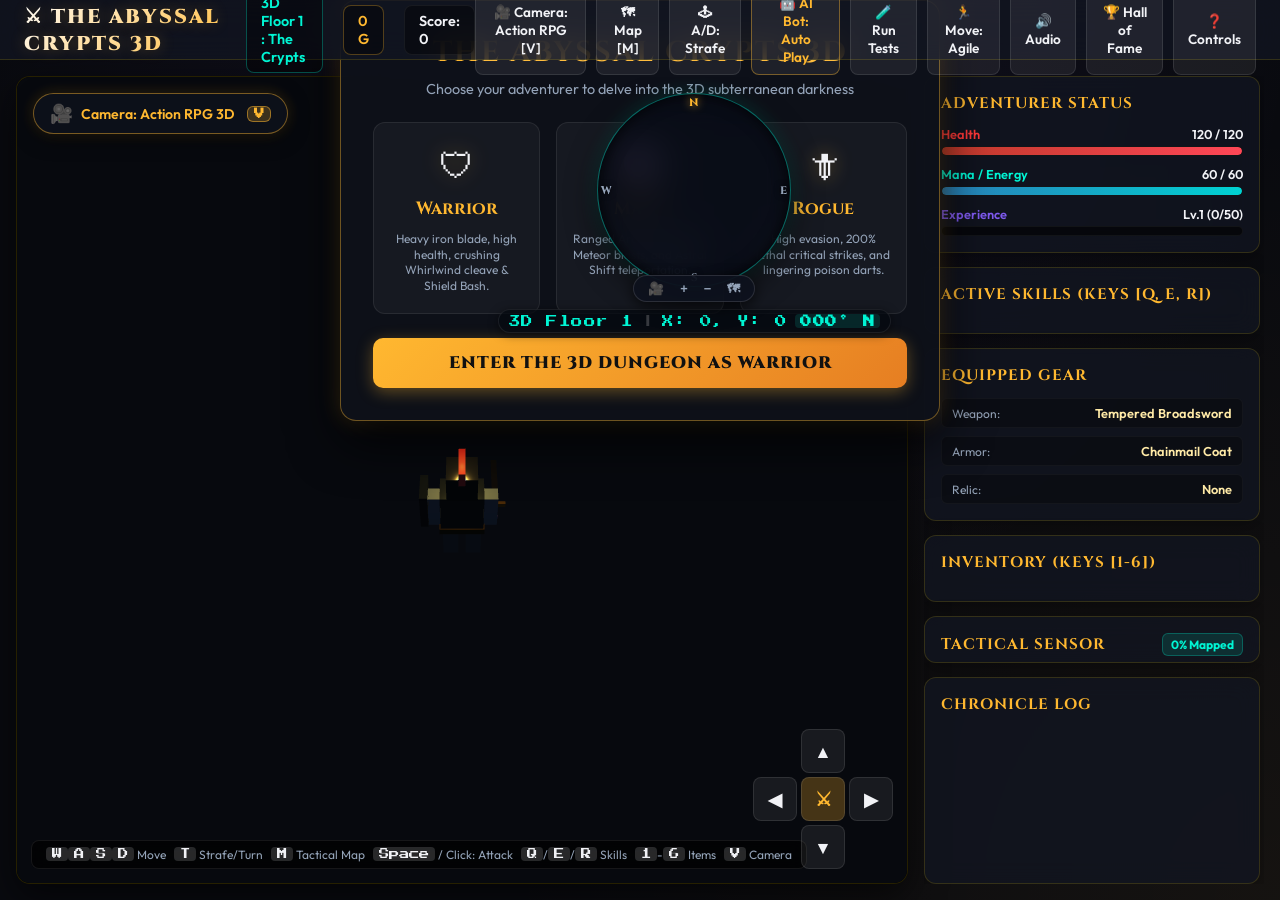
==== commit c7cc8fab: "feat: add prominent in-game floating camera toggle pill and radar controls" ====
--- a/public/index.html
+++ b/public/index.html
@@ -21,7 +21,7 @@
     </div>
 
     <div class="header-controls">
-      <button class="icon-btn" id="btnCameraToggle" title="Cycle Camera Mode: Action RPG / 3rd Person / 1st Person [V]">🎥 Action RPG 3D</button>
+      <button class="icon-btn" id="btnCameraToggle" title="Click or Press V to Cycle Camera Mode (Action RPG / 3rd Person / 1st Person)" onclick="window.toggleCameraMode()">🎥 Camera: Action RPG [V]</button>
       <button class="icon-btn" id="btnTacticalMap" title="Open Holographic Tactical Map [M]" onclick="window.modernMap?.toggleTacticalModal()">🗺 Map [M]</button>
       <button class="icon-btn" id="btnControlMode" title="Toggle A/D Controls: Strafe vs Turn [T]">🕹 A/D: Strafe</button>
       <button class="icon-btn" id="btnAiBotToggle" title="Toggle AI Bot Autonomous Playtester" style="color: var(--color-gold); border-color: rgba(255,184,48,0.4);">🤖 AI Bot: Auto Play</button>
@@ -39,6 +39,13 @@
     <!-- 3D WebGL Canvas Display -->
     <section class="canvas-wrapper" id="canvasContainer">
       <canvas id="gameCanvas"></canvas>
+
+      <!-- Floating In-Game Camera Toggle Button (Top-Left of 3D Canvas) -->
+      <div class="hud-camera-pill" id="hudCameraPill" onclick="window.toggleCameraMode()" title="Click to Cycle Camera View: Action RPG -> 3rd Person -> 1st Person (or press V)">
+        <span class="camera-icon">🎥</span>
+        <span id="hudCameraText">Camera: Action RPG 3D</span>
+        <span class="camera-hotkey-badge">V</span>
+      </div>
 
       <!-- 2026 Modern In-Game Floating HUD Holographic Radar (Top-Right) -->
       <div class="hud-radar-container" id="hudRadarContainer">
@@ -56,6 +63,7 @@
 
           <!-- Quick Micro Controls -->
           <div class="radar-quick-controls">
+            <button class="radar-btn" id="btnRadarCamera" title="Switch 3D Camera Mode [V]" onclick="window.toggleCameraMode()">🎥</button>
             <button class="radar-btn" id="btnRadarZoomIn" title="Zoom In [+]" onclick="window.modernMap?.zoomRadar(0.3)">+</button>
             <button class="radar-btn" id="btnRadarZoomOut" title="Zoom Out [-]" onclick="window.modernMap?.zoomRadar(-0.3)">−</button>
             <button class="radar-btn" id="btnRadarExpand" title="Expand Full Tactical Map [M]" onclick="window.modernMap?.toggleTacticalModal()">🗺</button>
@@ -498,14 +506,24 @@
       window.gameEngine?.addLog(`Movement speed set to: ${s.name} (${s.speed} u/s)`, 'cyan');
     });
 
-    document.getElementById('btnCameraToggle').addEventListener('click', () => {
+    window.toggleCameraMode = function() {
       if (window.engine3D) {
         const mode = window.engine3D.cycleCameraMode();
-        const text = mode === 'ACTION_RPG' ? '🎥 Action RPG 3D' : (mode === 'OVER_SHOULDER' ? '🎥 3rd Person 3D' : '🎥 1st Person 3D');
-        document.getElementById('btnCameraToggle').textContent = text;
-        window.gameEngine?.addLog(`Camera switched to ${mode.replace('_', ' ')} view.`, 'cyan');
-      }
-    });
+        const modeName = mode === 'ACTION_RPG' ? 'Action RPG' : (mode === 'OVER_SHOULDER' ? '3rd Person' : '1st Person');
+        
+        const topBtn = document.getElementById('btnCameraToggle');
+        if (topBtn) topBtn.textContent = `🎥 Camera: ${modeName} [V]`;
+
+        const pillText = document.getElementById('hudCameraText');
+        if (pillText) pillText.textContent = `Camera: ${modeName} 3D`;
+
+        const radarBtn = document.getElementById('btnRadarCamera');
+        if (radarBtn) radarBtn.title = `Camera: ${modeName} (Click or press V to switch)`;
+
+        window.gameEngine?.addLog(`🎥 Camera Mode switched to ${modeName} 3D.`, 'cyan');
+        return mode;
+      }
+    };
 
     document.getElementById('btnAudioToggle').addEventListener('click', () => {
       if (window.gameAudio) {
--- a/public/styles.css
+++ b/public/styles.css
@@ -590,6 +590,70 @@
 }
 
 /* ==========================================================================
+   FLOATING HUD CAMERA TOGGLE & PERSPECTIVE SELECTOR
+   ========================================================================== */
+
+.hud-camera-pill {
+  position: absolute;
+  top: 16px;
+  left: 16px;
+  z-index: 10;
+  display: flex;
+  align-items: center;
+  gap: 8px;
+  padding: 8px 16px;
+  background: rgba(14, 18, 28, 0.88);
+  backdrop-filter: blur(14px);
+  border: 1px solid rgba(255, 184, 48, 0.45);
+  border-radius: 30px;
+  color: var(--color-gold);
+  font-family: var(--font-body);
+  font-size: 0.88rem;
+  font-weight: 600;
+  cursor: pointer;
+  box-shadow: 0 4px 20px rgba(0, 0, 0, 0.6), 0 0 14px rgba(255, 184, 48, 0.2);
+  transition: all 0.25s cubic-bezier(0.16, 1, 0.3, 1);
+  pointer-events: auto;
+  user-select: none;
+}
+
+.hud-camera-pill:hover {
+  background: rgba(26, 32, 50, 0.95);
+  border-color: var(--color-gold);
+  color: #fff;
+  transform: translateY(-2px) scale(1.03);
+  box-shadow: 0 8px 25px rgba(0, 0, 0, 0.7), 0 0 22px rgba(255, 184, 48, 0.45);
+}
+
+.hud-camera-pill:active {
+  transform: translateY(0) scale(0.98);
+}
+
+.hud-camera-pill .camera-icon {
+  font-size: 1.15rem;
+  animation: pulse-camera 2s infinite ease-in-out;
+}
+
+@keyframes pulse-camera {
+  0%, 100% { transform: scale(1); }
+  50% { transform: scale(1.15); }
+}
+
+.camera-hotkey-badge {
+  display: inline-flex;
+  align-items: center;
+  justify-content: center;
+  background: rgba(255, 184, 48, 0.2);
+  color: var(--color-gold);
+  border: 1px solid rgba(255, 184, 48, 0.5);
+  border-radius: 6px;
+  font-family: var(--font-retro);
+  font-size: 0.65rem;
+  padding: 2px 6px;
+  margin-left: 4px;
+}
+
+/* ==========================================================================
    2026 MODERN UI MAP & TACTICAL HOLOGRAPHIC RADAR
    ========================================================================== */
 
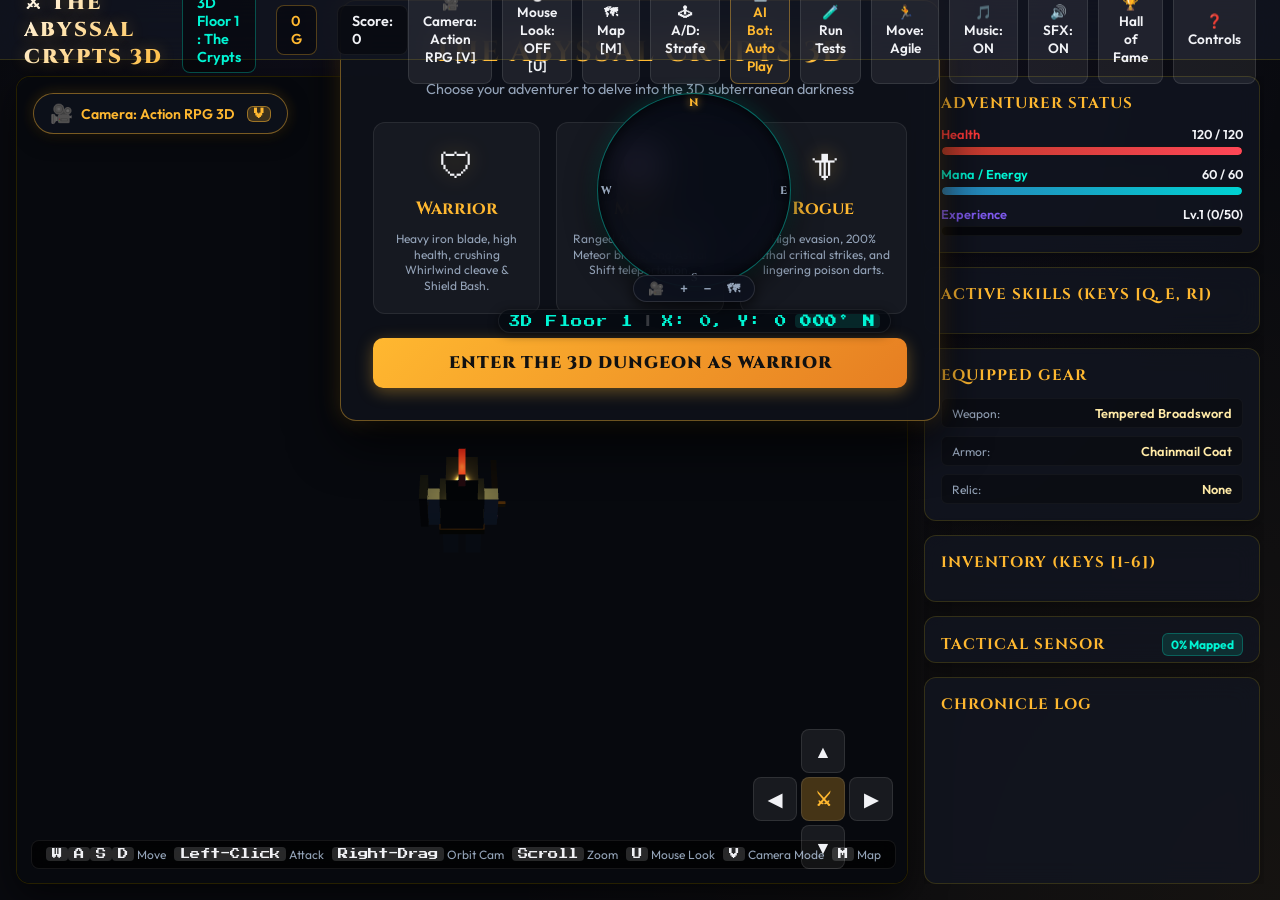
==== commit 9069e7fc: "feat: add comprehensive mouse camera trigger, orbit, zoom, mouse look, and music controls" ====
--- a/public/index.html
+++ b/public/index.html
@@ -22,12 +22,14 @@
 
     <div class="header-controls">
       <button class="icon-btn" id="btnCameraToggle" title="Click or Press V to Cycle Camera Mode (Action RPG / 3rd Person / 1st Person)" onclick="window.toggleCameraMode()">🎥 Camera: Action RPG [V]</button>
+      <button class="icon-btn" id="btnMouseLookToggle" title="Toggle Mouse Camera Control (Mouse Look / Orbit / Aim [U])" onclick="window.engine3D?.toggleMouseLook()">🖱️ Mouse Look: OFF [U]</button>
       <button class="icon-btn" id="btnTacticalMap" title="Open Holographic Tactical Map [M]" onclick="window.modernMap?.toggleTacticalModal()">🗺 Map [M]</button>
       <button class="icon-btn" id="btnControlMode" title="Toggle A/D Controls: Strafe vs Turn [T]">🕹 A/D: Strafe</button>
       <button class="icon-btn" id="btnAiBotToggle" title="Toggle AI Bot Autonomous Playtester" style="color: var(--color-gold); border-color: rgba(255,184,48,0.4);">🤖 AI Bot: Auto Play</button>
       <button class="icon-btn" id="btnAiDiagnostics" title="Run Automated AI Diagnostics Test Suite">🧪 Run Tests</button>
       <button class="icon-btn" id="btnSpeedToggle" title="Adjust Walking Pacing">🏃 Move: Agile</button>
-      <button class="icon-btn" id="btnAudioToggle" title="Toggle Sound">🔊 Audio</button>
+      <button class="icon-btn" id="btnMusicToggle" title="Toggle Atmospheric Dungeon Synth Music [BGM]">🎵 Music: ON</button>
+      <button class="icon-btn" id="btnAudioToggle" title="Toggle Sound Effects [SFX]">🔊 SFX: ON</button>
       <button class="icon-btn" id="btnLeaderboard" title="View High Scores">🏆 Hall of Fame</button>
       <button class="icon-btn" id="btnControls" title="How to Play">❓ Controls</button>
     </div>
@@ -41,7 +43,7 @@
       <canvas id="gameCanvas"></canvas>
 
       <!-- Floating In-Game Camera Toggle Button (Top-Left of 3D Canvas) -->
-      <div class="hud-camera-pill" id="hudCameraPill" onclick="window.toggleCameraMode()" title="Click to Cycle Camera View: Action RPG -> 3rd Person -> 1st Person (or press V)">
+      <div class="hud-camera-pill" id="hudCameraPill" onclick="window.toggleCameraMode()" title="Click to Cycle Camera View: Action RPG -> 3rd Person -> 1st Person (or press V). Right-Drag to Orbit, Scroll to Zoom.">
         <span class="camera-icon">🎥</span>
         <span id="hudCameraText">Camera: Action RPG 3D</span>
         <span class="camera-hotkey-badge">V</span>
@@ -81,12 +83,12 @@
 
       <div class="canvas-overlay-hints">
         <span><kbd>W</kbd><kbd>A</kbd><kbd>S</kbd><kbd>D</kbd> Move</span>
-        <span><kbd>T</kbd> Strafe/Turn</span>
-        <span><kbd>M</kbd> Tactical Map</span>
-        <span><kbd>Space</kbd> / Click: Attack</span>
-        <span><kbd>Q</kbd>/<kbd>E</kbd>/<kbd>R</kbd> Skills</span>
-        <span><kbd>1</kbd>-<kbd>6</kbd> Items</span>
-        <span><kbd>V</kbd> Camera</span>
+        <span><kbd>Left-Click</kbd> Attack</span>
+        <span><kbd>Right-Drag</kbd> Orbit Cam</span>
+        <span><kbd>Scroll</kbd> Zoom</span>
+        <span><kbd>U</kbd> Mouse Look</span>
+        <span><kbd>V</kbd> Camera Mode</span>
+        <span><kbd>M</kbd> Map</span>
       </div>
 
       <!-- On-Screen Virtual Action D-Pad -->
@@ -355,22 +357,16 @@
         <br>&nbsp;&nbsp;• <em>Strafe Mode</em>: <kbd>A</kbd>/<kbd>D</kbd> strafes Left/Right, <kbd>Q</kbd>/<kbd>E</kbd> or Arrow keys turn.
         <br>&nbsp;&nbsp;• <em>Turn Mode</em>: <kbd>A</kbd>/<kbd>D</kbd> turns camera Left/Right, <kbd>Q</kbd>/<kbd>E</kbd> strafes.
       </p>
-      <p style="margin-bottom: 12px;"><strong>Combat:</strong>
-        <br>• <kbd>Space</kbd> or <strong>Left-Click</strong>: <strong>Attack & Slash</strong> in real-time with your equipped weapon!
-        <br>• Monsters take damage, get knocked back, and drop loot upon defeat.
+      <p style="margin-bottom: 12px;"><strong>Mouse & Camera Controls:</strong>
+        <br>• <strong>Left-Click</strong>: <strong>Attack / Trigger Slash / Spellcast</strong> in real-time.
+        <br>• <strong>Right-Click Drag</strong>: <strong>Orbit 3D Camera 360°</strong> and adjust vertical tilt/pitch around your hero!
+        <br>• <strong>Mouse Wheel (Scroll)</strong>: <strong>Zoom 3D Camera In / Out</strong> (0.6x close up to 2.2x wide tactical overview).
+        <br>• <kbd>U</kbd> or click <strong>🖱️ Mouse Look</strong>: Lock the pointer for authentic first-person & third-person mouse aiming & turning (Press <kbd>ESC</kbd> to unlock).
+        <br>• <kbd>V</kbd> or click <strong>🎥 Camera</strong>: Switch between <em>Action RPG 3D</em>, <em>3rd Person 3D</em>, and <em>1st Person 3D</em>.
       </p>
-      <p style="margin-bottom: 12px;"><strong>Skills & Magic:</strong>
-        <br>• <kbd>Q</kbd>, <kbd>E</kbd>, <kbd>R</kbd>: Cast your class's active abilities (Whirlwind, Shield Bash, Arcane Bolt, Meteor Blast, Blink Teleport, Shadow Dash, Poison Dart)!
-      </p>
-      <p style="margin-bottom: 12px;"><strong>Items & Gear:</strong>
-        <br>• <kbd>1</kbd> - <kbd>6</kbd>: Quick-drink potions or cast scrolls from inventory.
-        <br>• Walk near gold and treasure to automatically pick them up!
-      </p>
-      <p style="margin-bottom: 12px;"><strong>3D Camera Modes:</strong>
-        <br>• Press <kbd>V</kbd> or click <strong>🎥 Camera</strong> in the header to switch between:
-        <br>&nbsp;&nbsp;1. <strong>Action RPG 3D</strong> (Top-down isometric view with zero wall clipping)
-        <br>&nbsp;&nbsp;2. <strong>3rd Person 3D</strong> (Over-the-shoulder chase camera)
-        <br>&nbsp;&nbsp;3. <strong>1st Person 3D</strong> (Classic immersive first-person perspective)
+      <p style="margin-bottom: 12px;"><strong>Audio & Music:</strong>
+        <br>• Click <strong>🎵 Music</strong>: Toggle atmospheric dark dungeon synth background soundtrack [BGM].
+        <br>• Click <strong>🔊 SFX</strong>: Toggle retro 16-bit sound effects.
       </p>
       <p style="margin-bottom: 12px;"><strong>Modern Holographic Map:</strong>
         <br>• Press <kbd>M</kbd> or click <strong>🗺 Map [M]</strong>: Open the <strong>Tactical Reconnaissance Scanner</strong> with full subterranean topography, zoom/pan controls, exploration progress, and live telemetry!
@@ -525,11 +521,19 @@
       }
     };
 
+    document.getElementById('btnMusicToggle').addEventListener('click', () => {
+      if (window.gameAudio) {
+        const bgm = window.gameAudio.toggleBGM();
+        document.getElementById('btnMusicToggle').textContent = bgm ? '🎵 Music: ON' : '🎵 Music: OFF';
+        window.gameEngine?.addLog(bgm ? '🎵 Dark dungeon synth soundtrack enabled.' : '🎵 Dungeon music muted.', 'cyan');
+      }
+    });
+
     document.getElementById('btnAudioToggle').addEventListener('click', () => {
       if (window.gameAudio) {
         const sfx = window.gameAudio.toggleSFX();
-        const bgm = window.gameAudio.toggleBGM();
-        document.getElementById('btnAudioToggle').textContent = (sfx || bgm) ? '🔊 Audio' : '🔇 Muted';
+        document.getElementById('btnAudioToggle').textContent = sfx ? '🔊 SFX: ON' : '🔇 SFX: OFF';
+        window.gameEngine?.addLog(sfx ? '🔊 Sound effects enabled.' : '🔇 Sound effects muted.', 'cyan');
       }
     });
 
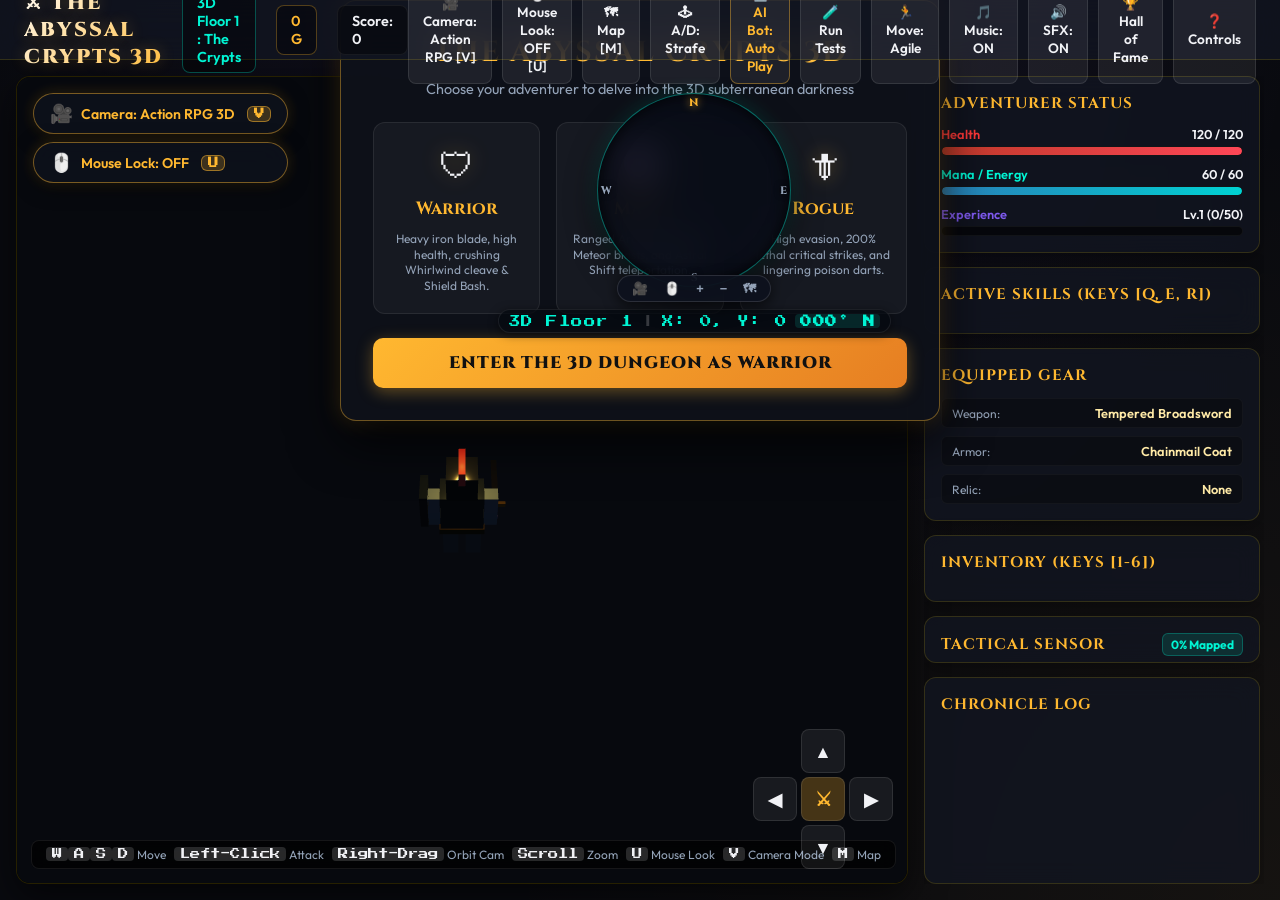
==== commit 40a3e5fe: "feat: add on-screen mouse lock button, center aiming crosshair reticle, and lock toast notification" ====
--- a/public/index.html
+++ b/public/index.html
@@ -42,11 +42,32 @@
     <section class="canvas-wrapper" id="canvasContainer">
       <canvas id="gameCanvas"></canvas>
 
-      <!-- Floating In-Game Camera Toggle Button (Top-Left of 3D Canvas) -->
-      <div class="hud-camera-pill" id="hudCameraPill" onclick="window.toggleCameraMode()" title="Click to Cycle Camera View: Action RPG -> 3rd Person -> 1st Person (or press V). Right-Drag to Orbit, Scroll to Zoom.">
-        <span class="camera-icon">🎥</span>
-        <span id="hudCameraText">Camera: Action RPG 3D</span>
-        <span class="camera-hotkey-badge">V</span>
+      <!-- Floating In-Game On-Screen Quick Bar (Top-Left of 3D Canvas) -->
+      <div class="hud-topleft-controls">
+        <!-- In-Game Camera Switcher -->
+        <div class="hud-control-pill hud-camera-pill" id="hudCameraPill" onclick="window.toggleCameraMode()" title="Click to Cycle Camera View: Action RPG -> 3rd Person -> 1st Person (Hotkey: V). Right-Drag to Orbit, Scroll to Zoom.">
+          <span class="pill-icon camera-icon">🎥</span>
+          <span id="hudCameraText">Camera: Action RPG 3D</span>
+          <span class="pill-hotkey camera-hotkey-badge">V</span>
+        </div>
+
+        <!-- In-Game On-Screen Mouse Lock Toggle Button -->
+        <div class="hud-control-pill mouselock-pill" id="hudMouseLockPill" onclick="window.toggleMouseLockOnScreen()" title="Click to Lock / Unlock Mouse on Screen (Hotkey: U)">
+          <span class="pill-icon" id="hudMouseLockIcon">🖱️</span>
+          <span id="hudMouseLockText">Mouse Lock: OFF</span>
+          <span class="pill-hotkey">U</span>
+        </div>
+      </div>
+
+      <!-- On-Screen Center Crosshair Reticle for Mouse Lock Aiming -->
+      <div class="hud-aim-reticle" id="hudAimReticle" style="display: none;">
+        <div class="reticle-dot"></div>
+        <div class="reticle-ring"></div>
+      </div>
+
+      <!-- On-Screen Mouse Lock Toast Banner -->
+      <div class="hud-mouselock-toast" id="hudMouseLockToast" style="display: none;">
+        🔒 Mouse Locked to Screen • Move mouse to Look/Aim • Press [ESC] to Unlock
       </div>
 
       <!-- 2026 Modern In-Game Floating HUD Holographic Radar (Top-Right) -->
@@ -66,6 +87,7 @@
           <!-- Quick Micro Controls -->
           <div class="radar-quick-controls">
             <button class="radar-btn" id="btnRadarCamera" title="Switch 3D Camera Mode [V]" onclick="window.toggleCameraMode()">🎥</button>
+            <button class="radar-btn" id="btnRadarMouseLock" title="Lock / Unlock Mouse on Screen [U]" onclick="window.toggleMouseLockOnScreen()">🖱️</button>
             <button class="radar-btn" id="btnRadarZoomIn" title="Zoom In [+]" onclick="window.modernMap?.zoomRadar(0.3)">+</button>
             <button class="radar-btn" id="btnRadarZoomOut" title="Zoom Out [-]" onclick="window.modernMap?.zoomRadar(-0.3)">−</button>
             <button class="radar-btn" id="btnRadarExpand" title="Expand Full Tactical Map [M]" onclick="window.modernMap?.toggleTacticalModal()">🗺</button>
@@ -521,6 +543,31 @@
       }
     };
 
+    window.toggleMouseLockOnScreen = function() {
+      const dom = window.engine3D?.renderer?.domElement;
+      if (!dom) return;
+
+      const isCurrentlyLocked = (document.pointerLockElement === dom);
+
+      if (isCurrentlyLocked) {
+        if (document.exitPointerLock) {
+          document.exitPointerLock();
+        }
+      } else {
+        if (window.engine3D) {
+          window.engine3D.mouseLookActive = true;
+        }
+        try {
+          const req = dom.requestPointerLock();
+          if (req && req.catch) {
+            req.catch(err => console.warn('Pointer lock request error:', err));
+          }
+        } catch (err) {
+          console.warn('Pointer lock error:', err);
+        }
+      }
+    };
+
     document.getElementById('btnMusicToggle').addEventListener('click', () => {
       if (window.gameAudio) {
         const bgm = window.gameAudio.toggleBGM();
--- a/public/styles.css
+++ b/public/styles.css
@@ -590,14 +590,21 @@
 }
 
 /* ==========================================================================
-   FLOATING HUD CAMERA TOGGLE & PERSPECTIVE SELECTOR
+   FLOATING HUD CAMERA & MOUSE LOCK CONTROLS (ON SCREEN)
    ========================================================================== */
 
-.hud-camera-pill {
+.hud-topleft-controls {
   position: absolute;
   top: 16px;
   left: 16px;
   z-index: 10;
+  display: flex;
+  flex-direction: column;
+  gap: 8px;
+  pointer-events: auto;
+}
+
+.hud-control-pill, .hud-camera-pill {
   display: flex;
   align-items: center;
   gap: 8px;
@@ -613,11 +620,10 @@
   cursor: pointer;
   box-shadow: 0 4px 20px rgba(0, 0, 0, 0.6), 0 0 14px rgba(255, 184, 48, 0.2);
   transition: all 0.25s cubic-bezier(0.16, 1, 0.3, 1);
-  pointer-events: auto;
   user-select: none;
 }
 
-.hud-camera-pill:hover {
+.hud-control-pill:hover, .hud-camera-pill:hover {
   background: rgba(26, 32, 50, 0.95);
   border-color: var(--color-gold);
   color: #fff;
@@ -625,12 +631,28 @@
   box-shadow: 0 8px 25px rgba(0, 0, 0, 0.7), 0 0 22px rgba(255, 184, 48, 0.45);
 }
 
-.hud-camera-pill:active {
+.hud-control-pill:active, .hud-camera-pill:active {
   transform: translateY(0) scale(0.98);
 }
 
+.mouselock-pill.locked-active {
+  background: rgba(0, 245, 212, 0.18) !important;
+  border-color: var(--color-cyan) !important;
+  color: var(--color-cyan) !important;
+  box-shadow: 0 0 20px rgba(0, 245, 212, 0.4) !important;
+  animation: pulse-cyan-glow 1.8s infinite alternate ease-in-out;
+}
+
+@keyframes pulse-cyan-glow {
+  0% { box-shadow: 0 0 12px rgba(0, 245, 212, 0.3); }
+  100% { box-shadow: 0 0 24px rgba(0, 245, 212, 0.65); }
+}
+
+.pill-icon, .camera-icon {
+  font-size: 1.15rem;
+}
+
 .hud-camera-pill .camera-icon {
-  font-size: 1.15rem;
   animation: pulse-camera 2s infinite ease-in-out;
 }
 
@@ -639,7 +661,7 @@
   50% { transform: scale(1.15); }
 }
 
-.camera-hotkey-badge {
+.pill-hotkey, .camera-hotkey-badge {
   display: inline-flex;
   align-items: center;
   justify-content: center;
@@ -651,6 +673,81 @@
   font-size: 0.65rem;
   padding: 2px 6px;
   margin-left: 4px;
+}
+
+.mouselock-pill.locked-active .pill-hotkey {
+  background: rgba(0, 245, 212, 0.2);
+  color: var(--color-cyan);
+  border-color: rgba(0, 245, 212, 0.6);
+}
+
+/* On-Screen Center Crosshair Aiming Reticle */
+.hud-aim-reticle {
+  position: absolute;
+  top: 50%;
+  left: 50%;
+  transform: translate(-50%, -50%);
+  width: 32px;
+  height: 32px;
+  pointer-events: none;
+  z-index: 9;
+}
+
+.reticle-dot {
+  position: absolute;
+  top: 50%;
+  left: 50%;
+  width: 4px;
+  height: 4px;
+  background: var(--color-cyan);
+  border-radius: 50%;
+  transform: translate(-50%, -50%);
+  box-shadow: 0 0 8px var(--color-cyan);
+}
+
+.reticle-ring {
+  position: absolute;
+  top: 0;
+  left: 0;
+  width: 100%;
+  height: 100%;
+  border: 1.5px dashed rgba(0, 245, 212, 0.55);
+  border-radius: 50%;
+  box-shadow: 0 0 10px rgba(0, 245, 212, 0.25);
+  animation: rotate-reticle 12s linear infinite;
+}
+
+@keyframes rotate-reticle {
+  0% { transform: rotate(0deg); }
+  100% { transform: rotate(360deg); }
+}
+
+/* On-Screen Mouse Lock Toast Banner */
+.hud-mouselock-toast {
+  position: absolute;
+  top: 24px;
+  left: 50%;
+  transform: translateX(-50%);
+  background: rgba(10, 14, 24, 0.94);
+  border: 1px solid var(--color-cyan);
+  border-radius: 24px;
+  padding: 8px 22px;
+  color: var(--color-cyan);
+  font-family: var(--font-body);
+  font-weight: 600;
+  font-size: 0.88rem;
+  z-index: 15;
+  backdrop-filter: blur(14px);
+  box-shadow: 0 10px 30px rgba(0, 0, 0, 0.8), 0 0 20px rgba(0, 245, 212, 0.35);
+  pointer-events: none;
+  text-align: center;
+  letter-spacing: 0.3px;
+  animation: toast-slide-down 0.3s cubic-bezier(0.16, 1, 0.3, 1);
+}
+
+@keyframes toast-slide-down {
+  from { opacity: 0; transform: translate(-50%, -12px); }
+  to { opacity: 1; transform: translate(-50%, 0); }
 }
 
 /* ==========================================================================
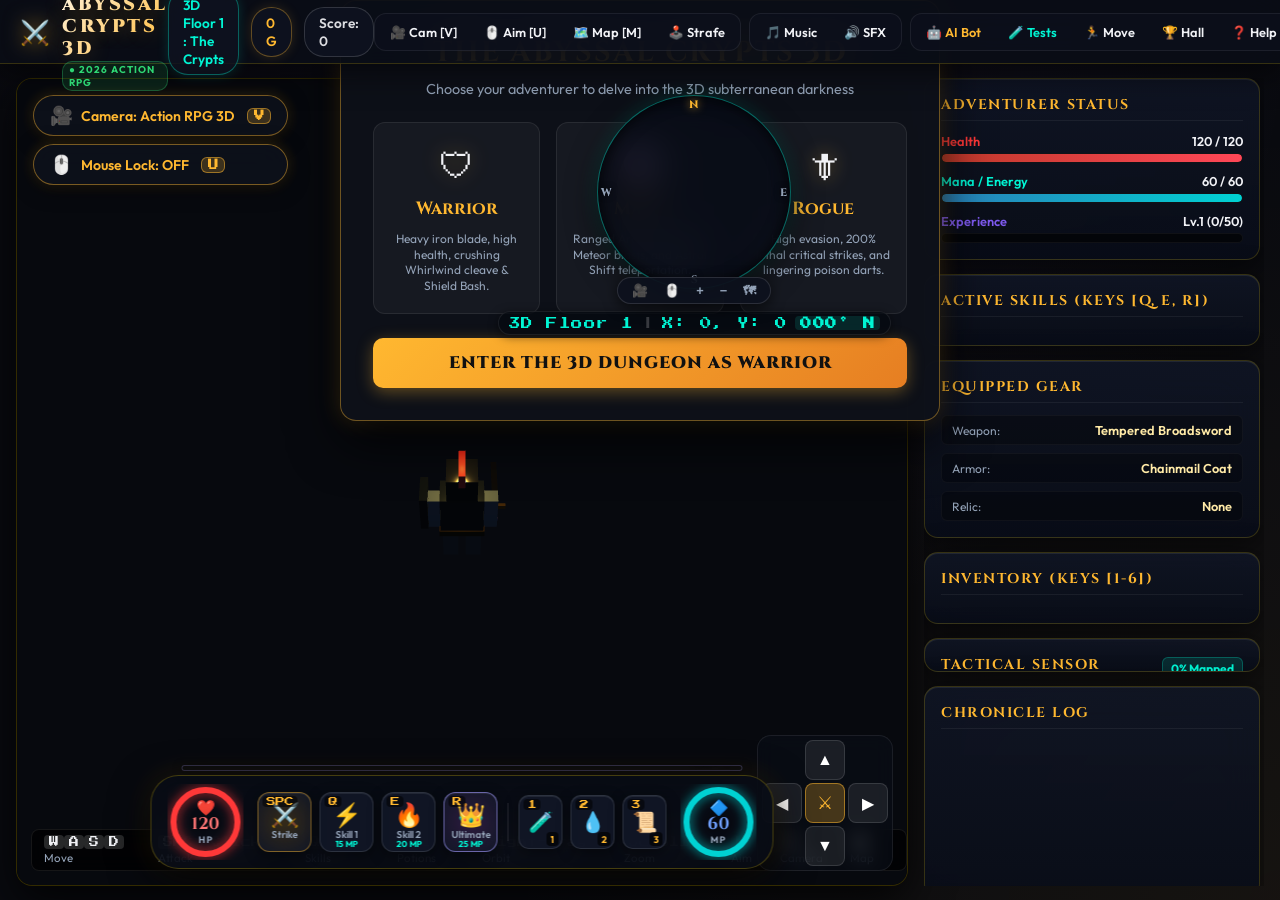
==== commit af0587e3: "feat: add 5 new monsters, cinematic kill VFX animations, and 2026 Action RPG HUD dock" ====
--- a/public/index.html
+++ b/public/index.html
@@ -11,27 +11,41 @@
   <!-- Top Navigation & Global HUD -->
   <header class="game-header">
     <div class="brand-section">
-      <h1 class="game-title">⚔ THE ABYSSAL CRYPTS 3D</h1>
+      <div class="brand-crest">⚔️</div>
+      <div class="brand-titles">
+        <h1 class="game-title">THE ABYSSAL CRYPTS 3D</h1>
+        <div class="brand-subtitle">
+          <span class="live-pill">● 2026 ACTION RPG</span>
+        </div>
+      </div>
     </div>
 
     <div class="hud-stats-row">
       <div class="hud-item floor" id="hudFloor">3D Floor 1 : The Crypts</div>
       <div class="hud-item gold" id="hudGold">0 G</div>
-      <div class="hud-item" id="hudScore">Score: 0</div>
+      <div class="hud-item score" id="hudScore">Score: 0</div>
     </div>
 
     <div class="header-controls">
-      <button class="icon-btn" id="btnCameraToggle" title="Click or Press V to Cycle Camera Mode (Action RPG / 3rd Person / 1st Person)" onclick="window.toggleCameraMode()">🎥 Camera: Action RPG [V]</button>
-      <button class="icon-btn" id="btnMouseLookToggle" title="Toggle Mouse Camera Control (Mouse Look / Orbit / Aim [U])" onclick="window.engine3D?.toggleMouseLook()">🖱️ Mouse Look: OFF [U]</button>
-      <button class="icon-btn" id="btnTacticalMap" title="Open Holographic Tactical Map [M]" onclick="window.modernMap?.toggleTacticalModal()">🗺 Map [M]</button>
-      <button class="icon-btn" id="btnControlMode" title="Toggle A/D Controls: Strafe vs Turn [T]">🕹 A/D: Strafe</button>
-      <button class="icon-btn" id="btnAiBotToggle" title="Toggle AI Bot Autonomous Playtester" style="color: var(--color-gold); border-color: rgba(255,184,48,0.4);">🤖 AI Bot: Auto Play</button>
-      <button class="icon-btn" id="btnAiDiagnostics" title="Run Automated AI Diagnostics Test Suite">🧪 Run Tests</button>
-      <button class="icon-btn" id="btnSpeedToggle" title="Adjust Walking Pacing">🏃 Move: Agile</button>
-      <button class="icon-btn" id="btnMusicToggle" title="Toggle Atmospheric Dungeon Synth Music [BGM]">🎵 Music: ON</button>
-      <button class="icon-btn" id="btnAudioToggle" title="Toggle Sound Effects [SFX]">🔊 SFX: ON</button>
-      <button class="icon-btn" id="btnLeaderboard" title="View High Scores">🏆 Hall of Fame</button>
-      <button class="icon-btn" id="btnControls" title="How to Play">❓ Controls</button>
+      <div class="btn-group view-group">
+        <button class="icon-btn" id="btnCameraToggle" title="Click or Press V to Cycle Camera Mode" onclick="window.toggleCameraMode()">🎥 Cam [V]</button>
+        <button class="icon-btn" id="btnMouseLookToggle" title="Lock Mouse to Aim & Look [U]" onclick="window.engine3D?.toggleMouseLook()">🖱️ Aim [U]</button>
+        <button class="icon-btn" id="btnTacticalMap" title="Open Holographic Tactical Map [M]" onclick="window.modernMap?.toggleTacticalModal()">🗺️ Map [M]</button>
+        <button class="icon-btn" id="btnControlMode" title="Toggle A/D Controls: Strafe vs Turn [T]">🕹️ Strafe</button>
+      </div>
+
+      <div class="btn-group audio-group">
+        <button class="icon-btn" id="btnMusicToggle" title="Toggle Atmospheric Synth Soundtrack">🎵 Music</button>
+        <button class="icon-btn" id="btnAudioToggle" title="Toggle Sound FX">🔊 SFX</button>
+      </div>
+
+      <div class="btn-group tool-group">
+        <button class="icon-btn bot-btn" id="btnAiBotToggle" title="Toggle Autonomous AI Bot Tester">🤖 AI Bot</button>
+        <button class="icon-btn test-btn" id="btnAiDiagnostics" title="Run Comprehensive Diagnostics">🧪 Tests</button>
+        <button class="icon-btn" id="btnSpeedToggle" title="Adjust Pacing">🏃 Move</button>
+        <button class="icon-btn" id="btnLeaderboard" title="View High Scores">🏆 Hall</button>
+        <button class="icon-btn" id="btnControls" title="How to Play">❓ Help</button>
+      </div>
     </div>
   </header>
 
@@ -103,34 +117,127 @@
         </div>
       </div>
 
+      <!-- ======================================================================
+           2026 SLEEK IN-GAME FLOATING ACTION DOCK (Action RPG Hotbar)
+           ====================================================================== -->
+      <div class="hud-action-dock" id="hudActionDock">
+        <!-- XP Progression Bar Rail atop the Action Dock -->
+        <div class="dock-xp-rail" title="Experience Progress">
+          <div class="dock-xp-fill" id="dockXpFill" style="width: 0%;"></div>
+          <span class="dock-xp-badge" id="dockXpBadge">LV.1 • 0%</span>
+        </div>
+
+        <div class="dock-core-layout">
+          <!-- Left: Vitality Health Globe / Curved Meter -->
+          <div class="dock-vitality-meter hp-meter" id="dockHpMeter" title="Health Points [HP]">
+            <div class="dock-meter-ring hp-ring">
+              <svg class="dock-ring-svg" viewBox="0 0 76 76">
+                <circle class="ring-bg" cx="38" cy="38" r="32" />
+                <circle class="ring-fill hp-fill-circle" id="dockHpCircle" cx="38" cy="38" r="32" />
+              </svg>
+              <div class="dock-meter-core hp-core">
+                <span class="dock-core-icon">❤️</span>
+                <span class="dock-core-val" id="dockHpVal">120</span>
+                <span class="dock-core-lbl">HP</span>
+              </div>
+            </div>
+          </div>
+
+          <!-- Center: Dynamic Action Hotbar -->
+          <div class="dock-hotbar">
+            <!-- Weapon Strike Slot (Space / Left-Click) -->
+            <div class="dock-slot primary-slot" id="dockAttackSlot" onclick="window.gameEngine?.triggerPlayerAttack()" title="Weapon Strike [SPACE / Left-Click]">
+              <div class="dock-slot-key">SPC</div>
+              <div class="dock-slot-icon">⚔️</div>
+              <div class="dock-slot-name" id="dockAttackName">Strike</div>
+            </div>
+
+            <!-- Skill 1 [Q] -->
+            <div class="dock-slot skill-slot" id="dockSkillQ" onclick="window.gameEngine?.useAbility(window.gameEngine?.player?.abilities?.[0]?.id)" title="Skill 1 [Q]">
+              <div class="dock-slot-key">Q</div>
+              <div class="dock-slot-icon" id="dockSkillQIcon">⚡</div>
+              <div class="dock-slot-name" id="dockSkillQName">Skill 1</div>
+              <div class="dock-mana-cost" id="dockSkillQCost">15 MP</div>
+            </div>
+
+            <!-- Skill 2 [E] -->
+            <div class="dock-slot skill-slot" id="dockSkillE" onclick="window.gameEngine?.useAbility(window.gameEngine?.player?.abilities?.[1]?.id)" title="Skill 2 [E]">
+              <div class="dock-slot-key">E</div>
+              <div class="dock-slot-icon" id="dockSkillEIcon">🔥</div>
+              <div class="dock-slot-name" id="dockSkillEName">Skill 2</div>
+              <div class="dock-mana-cost" id="dockSkillECost">20 MP</div>
+            </div>
+
+            <!-- Skill 3 Ultimate [R] -->
+            <div class="dock-slot skill-slot ult-slot" id="dockSkillR" onclick="window.gameEngine?.useAbility(window.gameEngine?.player?.abilities?.[2]?.id)" title="Ultimate Ability [R]">
+              <div class="dock-slot-key">R</div>
+              <div class="dock-slot-icon" id="dockSkillRIcon">👑</div>
+              <div class="dock-slot-name" id="dockSkillRName">Ultimate</div>
+              <div class="dock-mana-cost" id="dockSkillRCost">25 MP</div>
+            </div>
+
+            <div class="dock-divider"></div>
+
+            <!-- Quick Potion Belt Slots [1, 2, 3] -->
+            <div class="dock-slot potion-slot" id="dockPot1" onclick="window.gameEngine?.useItem(0)" title="Quick Item 1 [Key: 1]">
+              <div class="dock-slot-key">1</div>
+              <div class="dock-slot-icon" id="dockPot1Icon">🧪</div>
+              <div class="dock-slot-qty" id="dockPot1Qty">1</div>
+            </div>
+            <div class="dock-slot potion-slot" id="dockPot2" onclick="window.gameEngine?.useItem(1)" title="Quick Item 2 [Key: 2]">
+              <div class="dock-slot-key">2</div>
+              <div class="dock-slot-icon" id="dockPot2Icon">💧</div>
+              <div class="dock-slot-qty" id="dockPot2Qty">2</div>
+            </div>
+            <div class="dock-slot potion-slot" id="dockPot3" onclick="window.gameEngine?.useItem(2)" title="Quick Item 3 [Key: 3]">
+              <div class="dock-slot-key">3</div>
+              <div class="dock-slot-icon" id="dockPot3Icon">📜</div>
+              <div class="dock-slot-qty" id="dockPot3Qty">3</div>
+            </div>
+          </div>
+
+          <!-- Right: Arcana Mana Globe / Curved Meter -->
+          <div class="dock-vitality-meter mana-meter" id="dockManaMeter" title="Mana & Arcana Energy [MP]">
+            <div class="dock-meter-ring mana-ring">
+              <svg class="dock-ring-svg" viewBox="0 0 76 76">
+                <circle class="ring-bg" cx="38" cy="38" r="32" />
+                <circle class="ring-fill mana-fill-circle" id="dockManaCircle" cx="38" cy="38" r="32" />
+              </svg>
+              <div class="dock-meter-core mana-core">
+                <span class="dock-core-icon">🔷</span>
+                <span class="dock-core-val" id="dockManaVal">60</span>
+                <span class="dock-core-lbl">MP</span>
+              </div>
+            </div>
+          </div>
+        </div>
+      </div>
+
       <div class="canvas-overlay-hints">
         <span><kbd>W</kbd><kbd>A</kbd><kbd>S</kbd><kbd>D</kbd> Move</span>
-        <span><kbd>Left-Click</kbd> Attack</span>
-        <span><kbd>Right-Drag</kbd> Orbit Cam</span>
+        <span><kbd>SPC</kbd> / <kbd>Click</kbd> Attack</span>
+        <span><kbd>Q</kbd><kbd>E</kbd><kbd>R</kbd> Skills</span>
+        <span><kbd>1-3</kbd> Potions</span>
+        <span><kbd>Right-Drag</kbd> Orbit</span>
         <span><kbd>Scroll</kbd> Zoom</span>
-        <span><kbd>U</kbd> Mouse Look</span>
-        <span><kbd>V</kbd> Camera Mode</span>
+        <span><kbd>U</kbd> Aim</span>
+        <span><kbd>V</kbd> Camera</span>
         <span><kbd>M</kbd> Map</span>
       </div>
 
-      <!-- On-Screen Virtual Action D-Pad -->
-      <div style="position: absolute; bottom: 14px; right: 14px; display: grid; grid-template-columns: repeat(3, 44px); grid-template-rows: repeat(3, 44px); gap: 4px; z-index: 5;">
+      <!-- Modern On-Screen Touch Virtual D-Pad -->
+      <div class="virtual-dpad" id="virtualDpad">
         <div></div>
-        <button class="icon-btn" style="padding: 0; justify-content: center; font-size: 1.1rem;" 
-          onmousedown="window.gameEngine?.keysDown.add('w')" onmouseup="window.gameEngine?.keysDown.delete('w')"
+        <button class="dpad-btn" onmousedown="window.gameEngine?.keysDown.add('w')" onmouseup="window.gameEngine?.keysDown.delete('w')"
           ontouchstart="window.gameEngine?.keysDown.add('w')" ontouchend="window.gameEngine?.keysDown.delete('w')" title="Move Up [W]">▲</button>
         <div></div>
-        <button class="icon-btn" style="padding: 0; justify-content: center; font-size: 1.1rem;" 
-          onmousedown="window.gameEngine?.keysDown.add('a')" onmouseup="window.gameEngine?.keysDown.delete('a')"
+        <button class="dpad-btn" onmousedown="window.gameEngine?.keysDown.add('a')" onmouseup="window.gameEngine?.keysDown.delete('a')"
           ontouchstart="window.gameEngine?.keysDown.add('a')" ontouchend="window.gameEngine?.keysDown.delete('a')" title="Move Left [A]">◀</button>
-        <button class="icon-btn" style="padding: 0; justify-content: center; background: rgba(255,184,48,0.25); color: var(--color-gold); font-size: 1.2rem;" 
-          onclick="window.gameEngine?.triggerPlayerAttack()" title="Attack / Slash [Space / Click]">⚔</button>
-        <button class="icon-btn" style="padding: 0; justify-content: center; font-size: 1.1rem;" 
-          onmousedown="window.gameEngine?.keysDown.add('d')" onmouseup="window.gameEngine?.keysDown.delete('d')"
+        <button class="dpad-btn dpad-atk" onclick="window.gameEngine?.triggerPlayerAttack()" title="Attack / Slash [Space / Click]">⚔</button>
+        <button class="dpad-btn" onmousedown="window.gameEngine?.keysDown.add('d')" onmouseup="window.gameEngine?.keysDown.delete('d')"
           ontouchstart="window.gameEngine?.keysDown.add('d')" ontouchend="window.gameEngine?.keysDown.delete('d')" title="Move Right [D]">▶</button>
         <div></div>
-        <button class="icon-btn" style="padding: 0; justify-content: center; font-size: 1.1rem;" 
-          onmousedown="window.gameEngine?.keysDown.add('s')" onmouseup="window.gameEngine?.keysDown.delete('s')"
+        <button class="dpad-btn" onmousedown="window.gameEngine?.keysDown.add('s')" onmouseup="window.gameEngine?.keysDown.delete('s')"
           ontouchstart="window.gameEngine?.keysDown.add('s')" ontouchend="window.gameEngine?.keysDown.delete('s')" title="Move Down [S]">▼</button>
         <div></div>
       </div>
--- a/public/styles.css
+++ b/public/styles.css
@@ -51,92 +51,165 @@
 }
 
 /* ==========================================================================
-   TOP HEADER & HUD BAR
+   TOP HEADER & HUD BAR (2026 Modernized)
    ========================================================================== */
 
 .game-header {
-  height: 60px;
-  background: var(--bg-surface);
-  backdrop-filter: blur(16px);
-  border-bottom: 1px solid var(--border-subtle);
+  height: 64px;
+  background: rgba(10, 13, 22, 0.88);
+  backdrop-filter: blur(20px);
+  border-bottom: 1px solid rgba(255, 215, 0, 0.18);
   display: flex;
   align-items: center;
   justify-content: space-between;
-  padding: 0 24px;
-  z-index: 10;
+  padding: 0 20px;
+  z-index: 100;
+  box-shadow: 0 8px 32px rgba(0, 0, 0, 0.6);
 }
 
 .brand-section {
   display: flex;
   align-items: center;
   gap: 12px;
+}
+
+.brand-crest {
+  font-size: 1.5rem;
+  filter: drop-shadow(0 0 10px rgba(255, 184, 48, 0.6));
+  animation: crestFloat 3s ease-in-out infinite alternate;
+}
+
+@keyframes crestFloat {
+  0% { transform: translateY(0); }
+  100% { transform: translateY(-3px); }
+}
+
+.brand-titles {
+  display: flex;
+  flex-direction: column;
 }
 
 .game-title {
   font-family: var(--font-heading);
-  font-size: 1.25rem;
+  font-size: 1.15rem;
   font-weight: 900;
-  letter-spacing: 2px;
-  background: linear-gradient(135deg, #fff 0%, var(--color-gold) 100%);
+  letter-spacing: 2.5px;
+  background: linear-gradient(135deg, #ffffff 0%, var(--color-gold) 100%);
   -webkit-background-clip: text;
   -webkit-text-fill-color: transparent;
-  text-shadow: 0 0 15px rgba(255, 184, 48, 0.3);
+  text-shadow: 0 0 20px rgba(255, 184, 48, 0.35);
+  line-height: 1.2;
+}
+
+.brand-subtitle {
+  display: flex;
+  align-items: center;
+  gap: 6px;
+  margin-top: 1px;
+}
+
+.live-pill {
+  font-size: 0.62rem;
+  font-weight: 700;
+  letter-spacing: 1px;
+  color: #2ed573;
+  background: rgba(46, 213, 115, 0.12);
+  border: 1px solid rgba(46, 213, 115, 0.3);
+  padding: 1px 6px;
+  border-radius: 10px;
+  display: inline-flex;
+  align-items: center;
 }
 
 .hud-stats-row {
   display: flex;
   align-items: center;
-  gap: 20px;
+  gap: 12px;
 }
 
 .hud-item {
   display: flex;
   align-items: center;
   gap: 8px;
-  font-size: 0.9rem;
+  font-size: 0.85rem;
   font-weight: 600;
   padding: 6px 14px;
-  background: rgba(0, 0, 0, 0.4);
-  border: 1px solid rgba(255, 255, 255, 0.06);
-  border-radius: 8px;
+  background: rgba(16, 21, 35, 0.7);
+  border: 1px solid rgba(255, 255, 255, 0.08);
+  border-radius: 20px;
+  backdrop-filter: blur(8px);
+  transition: all 0.2s ease;
 }
 
 .hud-item.gold {
   color: var(--color-gold);
-  border-color: rgba(255, 184, 48, 0.3);
+  border-color: rgba(255, 184, 48, 0.35);
+  box-shadow: 0 0 12px rgba(255, 184, 48, 0.15);
 }
 
 .hud-item.floor {
   color: var(--color-cyan);
-  border-color: rgba(0, 245, 212, 0.3);
+  border-color: rgba(0, 245, 212, 0.35);
+  box-shadow: 0 0 12px rgba(0, 245, 212, 0.15);
+}
+
+.hud-item.score {
+  color: #dcdde1;
+  border-color: rgba(255, 255, 255, 0.15);
 }
 
 .header-controls {
   display: flex;
-  gap: 10px;
+  align-items: center;
+  gap: 8px;
+}
+
+.btn-group {
+  display: flex;
+  align-items: center;
+  background: rgba(14, 18, 30, 0.65);
+  padding: 3px;
+  border-radius: 12px;
+  border: 1px solid rgba(255, 255, 255, 0.07);
+  gap: 3px;
 }
 
 .icon-btn {
-  background: rgba(255, 255, 255, 0.07);
-  border: 1px solid rgba(255, 255, 255, 0.1);
+  background: transparent;
+  border: 1px solid transparent;
   color: var(--color-text-main);
-  padding: 8px 14px;
+  padding: 6px 11px;
   border-radius: 8px;
   cursor: pointer;
   font-family: var(--font-body);
-  font-size: 0.85rem;
+  font-size: 0.8rem;
   font-weight: 600;
-  transition: all 0.2s ease;
-  display: flex;
-  align-items: center;
-  gap: 6px;
+  transition: all 0.18s ease;
+  display: flex;
+  align-items: center;
+  gap: 5px;
+  white-space: nowrap;
 }
 
 .icon-btn:hover {
   background: rgba(255, 215, 0, 0.15);
-  border-color: var(--color-gold);
+  border-color: rgba(255, 184, 48, 0.4);
   color: var(--color-gold-bright);
   transform: translateY(-1px);
+}
+
+.icon-btn.bot-btn {
+  color: var(--color-gold);
+}
+.icon-btn.bot-btn:hover {
+  background: rgba(255, 184, 48, 0.2);
+}
+
+.icon-btn.test-btn {
+  color: var(--color-cyan);
+}
+.icon-btn.test-btn:hover {
+  background: rgba(0, 245, 212, 0.2);
 }
 
 /* ==========================================================================
@@ -148,8 +221,8 @@
   display: grid;
   grid-template-columns: 1fr 340px;
   gap: 16px;
-  padding: 16px;
-  height: calc(100vh - 60px);
+  padding: 14px 16px;
+  height: calc(100vh - 64px);
   overflow: hidden;
 }
 
@@ -157,10 +230,10 @@
 .canvas-wrapper {
   position: relative;
   background: #000;
-  border-radius: 14px;
+  border-radius: 16px;
   overflow: hidden;
-  border: 1px solid var(--border-subtle);
-  box-shadow: var(--shadow-box);
+  border: 1px solid rgba(255, 215, 0, 0.2);
+  box-shadow: 0 14px 44px rgba(0, 0, 0, 0.8), inset 0 0 1px rgba(255, 255, 255, 0.1);
   display: flex;
   justify-content: center;
   align-items: center;
@@ -170,31 +243,357 @@
   display: block;
   width: 100%;
   height: 100%;
-  image-rendering: pixelated;
-}
-
+}
+
+/* ==========================================================================
+   2026 IN-GAME FLOATING ACTION DOCK
+   ========================================================================== */
+
+.hud-action-dock {
+  position: absolute;
+  bottom: 16px;
+  left: 50%;
+  transform: translateX(-50%);
+  display: flex;
+  flex-direction: column;
+  align-items: center;
+  z-index: 25;
+  pointer-events: auto;
+  user-select: none;
+}
+
+/* Slim XP Rail */
+.dock-xp-rail {
+  width: 90%;
+  height: 6px;
+  background: rgba(8, 10, 16, 0.85);
+  border-radius: 6px;
+  border: 1px solid rgba(162, 155, 254, 0.25);
+  position: relative;
+  margin-bottom: 4px;
+  overflow: hidden;
+  box-shadow: 0 2px 8px rgba(0, 0, 0, 0.6);
+}
+
+.dock-xp-fill {
+  height: 100%;
+  background: linear-gradient(90deg, #6c5ce7, #a29bfe);
+  box-shadow: 0 0 10px rgba(162, 155, 254, 0.7);
+  transition: width 0.3s ease-out;
+}
+
+.dock-xp-badge {
+  position: absolute;
+  right: 6px;
+  top: -14px;
+  font-size: 0.62rem;
+  font-weight: 700;
+  color: #a29bfe;
+  text-shadow: 0 0 6px rgba(0, 0, 0, 0.9);
+  letter-spacing: 0.5px;
+}
+
+/* Core Dock Bar */
+.dock-core-layout {
+  display: flex;
+  align-items: center;
+  gap: 14px;
+  background: rgba(9, 12, 22, 0.86);
+  backdrop-filter: blur(20px);
+  border: 1px solid rgba(255, 215, 0, 0.25);
+  border-radius: 28px;
+  padding: 8px 16px;
+  box-shadow: 0 12px 40px rgba(0, 0, 0, 0.85), 0 0 30px rgba(255, 184, 48, 0.12);
+}
+
+/* Vitality Meters (Curved Health / Mana Rings) */
+.dock-vitality-meter {
+  position: relative;
+  width: 76px;
+  height: 76px;
+  flex-shrink: 0;
+  cursor: default;
+}
+
+.dock-meter-ring {
+  width: 100%;
+  height: 100%;
+  position: relative;
+}
+
+.dock-ring-svg {
+  width: 100%;
+  height: 100%;
+  transform: rotate(-90deg);
+}
+
+.dock-ring-svg .ring-bg {
+  stroke: rgba(255, 255, 255, 0.08);
+  stroke-width: 6;
+  fill: transparent;
+}
+
+.dock-ring-svg .ring-fill {
+  stroke-width: 6;
+  stroke-linecap: round;
+  fill: transparent;
+  transition: stroke-dashoffset 0.3s ease-out;
+}
+
+.hp-fill-circle {
+  stroke: #ff3838;
+  filter: drop-shadow(0 0 6px rgba(255, 56, 56, 0.85));
+}
+
+.mana-fill-circle {
+  stroke: #00d2d3;
+  filter: drop-shadow(0 0 6px rgba(0, 210, 211, 0.85));
+}
+
+.dock-meter-core {
+  position: absolute;
+  top: 50%;
+  left: 50%;
+  transform: translate(-50%, -50%);
+  display: flex;
+  flex-direction: column;
+  align-items: center;
+  justify-content: center;
+  pointer-events: none;
+}
+
+.dock-core-icon {
+  font-size: 0.95rem;
+  line-height: 1;
+}
+
+.dock-core-val {
+  font-family: var(--font-heading);
+  font-size: 1.05rem;
+  font-weight: 700;
+  color: #ffffff;
+  line-height: 1.1;
+  text-shadow: 0 0 8px rgba(0, 0, 0, 0.9);
+}
+
+.dock-core-lbl {
+  font-size: 0.58rem;
+  font-weight: 700;
+  letter-spacing: 1px;
+  color: var(--color-text-dim);
+}
+
+.hp-core .dock-core-val {
+  color: #ff7675;
+}
+.mana-core .dock-core-val {
+  color: #70a1ff;
+}
+
+.critical-pulse {
+  animation: critPulse 0.8s ease-in-out infinite alternate;
+}
+
+@keyframes critPulse {
+  0% { transform: scale(1); filter: drop-shadow(0 0 2px #ff3838); }
+  100% { transform: scale(1.08); filter: drop-shadow(0 0 14px #ff3838); }
+}
+
+/* Center Hotbar Slots */
+.dock-hotbar {
+  display: flex;
+  align-items: center;
+  gap: 8px;
+}
+
+.dock-slot {
+  width: 54px;
+  height: 60px;
+  background: rgba(18, 24, 40, 0.85);
+  border: 1px solid rgba(255, 255, 255, 0.12);
+  border-radius: 12px;
+  display: flex;
+  flex-direction: column;
+  align-items: center;
+  justify-content: center;
+  position: relative;
+  cursor: pointer;
+  transition: all 0.18s ease;
+  box-shadow: inset 0 1px 0 rgba(255, 255, 255, 0.08), 0 4px 14px rgba(0, 0, 0, 0.4);
+}
+
+.dock-slot:hover {
+  transform: translateY(-3px);
+  border-color: var(--color-gold);
+  box-shadow: 0 6px 18px rgba(255, 184, 48, 0.35);
+}
+
+.dock-slot:active {
+  transform: scale(0.94);
+}
+
+.dock-slot-key {
+  position: absolute;
+  top: 3px;
+  left: 4px;
+  font-size: 0.58rem;
+  font-family: var(--font-retro);
+  color: var(--color-gold);
+  background: rgba(0, 0, 0, 0.55);
+  padding: 1px 4px;
+  border-radius: 4px;
+}
+
+.dock-slot-icon {
+  font-size: 1.45rem;
+  line-height: 1;
+}
+
+.dock-slot-name {
+  font-size: 0.62rem;
+  font-weight: 600;
+  color: var(--color-text-dim);
+  margin-top: 2px;
+  white-space: nowrap;
+}
+
+.dock-mana-cost {
+  position: absolute;
+  bottom: 2px;
+  font-size: 0.54rem;
+  font-weight: 700;
+  color: var(--color-cyan);
+}
+
+/* Primary Weapon Attack Slot */
+.dock-slot.primary-slot {
+  border-color: rgba(255, 184, 48, 0.45);
+  background: radial-gradient(circle at center, rgba(255, 184, 48, 0.18) 0%, rgba(18, 24, 40, 0.95) 100%);
+}
+
+.dock-slot.primary-slot.active-slash {
+  transform: scale(0.92);
+  border-color: #ffffff;
+  box-shadow: 0 0 24px #ffb830;
+}
+
+/* Active Skills */
+.dock-slot.skill-slot.active-cast {
+  transform: scale(0.92);
+  border-color: #00f5d4;
+  box-shadow: 0 0 24px #00f5d4;
+}
+
+.dock-slot.skill-slot.mana-depleted {
+  opacity: 0.45;
+  filter: grayscale(0.7);
+}
+
+.dock-slot.ult-slot {
+  border-color: rgba(162, 155, 254, 0.6);
+  background: radial-gradient(circle at center, rgba(142, 68, 173, 0.28) 0%, rgba(18, 24, 40, 0.95) 100%);
+}
+
+.dock-divider {
+  width: 1px;
+  height: 38px;
+  background: rgba(255, 255, 255, 0.12);
+  margin: 0 2px;
+}
+
+/* Potion Slots */
+.dock-slot.potion-slot {
+  width: 44px;
+  height: 54px;
+  border-radius: 10px;
+}
+
+.dock-slot.potion-slot .dock-slot-icon {
+  font-size: 1.25rem;
+}
+
+.dock-slot-qty {
+  position: absolute;
+  bottom: 2px;
+  right: 3px;
+  font-size: 0.6rem;
+  font-weight: 700;
+  color: var(--color-gold);
+  background: rgba(0, 0, 0, 0.65);
+  padding: 1px 4px;
+  border-radius: 4px;
+}
+
+/* Hints */
 .canvas-overlay-hints {
   position: absolute;
   bottom: 14px;
   left: 14px;
   display: flex;
   gap: 8px;
-  background: rgba(0, 0, 0, 0.65);
-  backdrop-filter: blur(8px);
-  padding: 6px 14px;
+  background: rgba(0, 0, 0, 0.68);
+  backdrop-filter: blur(10px);
+  padding: 5px 12px;
   border-radius: 8px;
-  font-size: 0.75rem;
+  font-size: 0.72rem;
   color: var(--color-text-dim);
   border: 1px solid rgba(255, 255, 255, 0.08);
+  pointer-events: none;
 }
 
 .canvas-overlay-hints kbd {
   background: rgba(255, 255, 255, 0.15);
-  padding: 2px 6px;
+  padding: 2px 5px;
   border-radius: 4px;
   color: var(--color-text-main);
   font-family: var(--font-retro);
-  font-size: 0.65rem;
+  font-size: 0.62rem;
+}
+
+/* Modern Virtual D-Pad */
+.virtual-dpad {
+  position: absolute;
+  bottom: 14px;
+  right: 14px;
+  display: grid;
+  grid-template-columns: repeat(3, 40px);
+  grid-template-rows: repeat(3, 40px);
+  gap: 3px;
+  z-index: 15;
+  background: rgba(10, 14, 24, 0.65);
+  backdrop-filter: blur(10px);
+  padding: 4px;
+  border-radius: 14px;
+  border: 1px solid rgba(255, 255, 255, 0.08);
+}
+
+.dpad-btn {
+  background: rgba(255, 255, 255, 0.08);
+  border: 1px solid rgba(255, 255, 255, 0.12);
+  color: #fff;
+  border-radius: 8px;
+  display: flex;
+  align-items: center;
+  justify-content: center;
+  cursor: pointer;
+  font-size: 1rem;
+  transition: all 0.15s ease;
+}
+
+.dpad-btn:hover {
+  background: rgba(255, 215, 0, 0.2);
+  border-color: var(--color-gold);
+}
+
+.dpad-btn:active {
+  transform: scale(0.92);
+}
+
+.dpad-btn.dpad-atk {
+  background: rgba(255, 184, 48, 0.25);
+  color: var(--color-gold);
+  border-color: rgba(255, 184, 48, 0.5);
+  font-size: 1.15rem;
 }
 
 /* ==========================================================================
@@ -218,24 +617,33 @@
 }
 
 .glass-card {
-  background: var(--bg-surface);
-  backdrop-filter: blur(12px);
-  border: 1px solid var(--border-subtle);
-  border-radius: 12px;
+  background: linear-gradient(180deg, rgba(16, 22, 38, 0.85) 0%, rgba(9, 13, 24, 0.94) 100%);
+  backdrop-filter: blur(18px);
+  border: 1px solid rgba(255, 215, 0, 0.18);
+  border-radius: 14px;
   padding: 16px;
-  box-shadow: 0 4px 20px rgba(0, 0, 0, 0.3);
+  box-shadow: 0 8px 32px rgba(0, 0, 0, 0.55), inset 0 1px 0 rgba(255, 255, 255, 0.08);
+  position: relative;
+  transition: border-color 0.25s ease;
+}
+
+.glass-card:hover {
+  border-color: rgba(255, 215, 0, 0.35);
 }
 
 .card-title {
   font-family: var(--font-heading);
-  font-size: 0.95rem;
-  letter-spacing: 1px;
+  font-size: 0.88rem;
+  font-weight: 700;
+  letter-spacing: 1.5px;
   color: var(--color-gold);
   margin-bottom: 12px;
   display: flex;
   align-items: center;
   justify-content: space-between;
   text-transform: uppercase;
+  border-bottom: 1px solid rgba(255, 255, 255, 0.06);
+  padding-bottom: 6px;
 }
 
 /* Stat Meters */
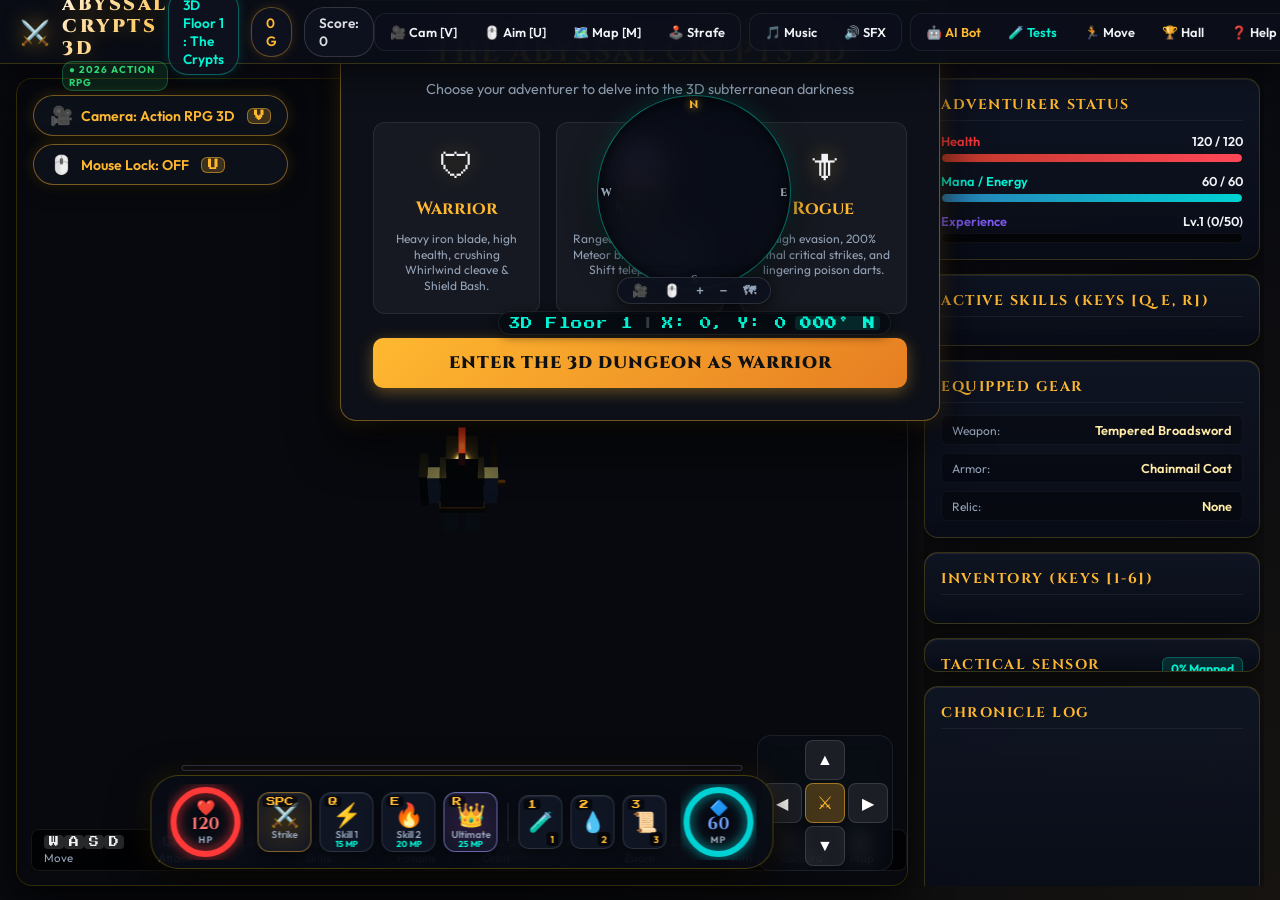
==== commit b31cd76a: "Fix mouse lock look: sync player angle with engine3D, camera-relative movement and eliminate mouse f" ====
--- a/public/index.html
+++ b/public/index.html
@@ -654,7 +654,7 @@
       const dom = window.engine3D?.renderer?.domElement;
       if (!dom) return;
 
-      const isCurrentlyLocked = (document.pointerLockElement === dom);
+      const isCurrentlyLocked = !!(document.pointerLockElement);
 
       if (isCurrentlyLocked) {
         if (document.exitPointerLock) {
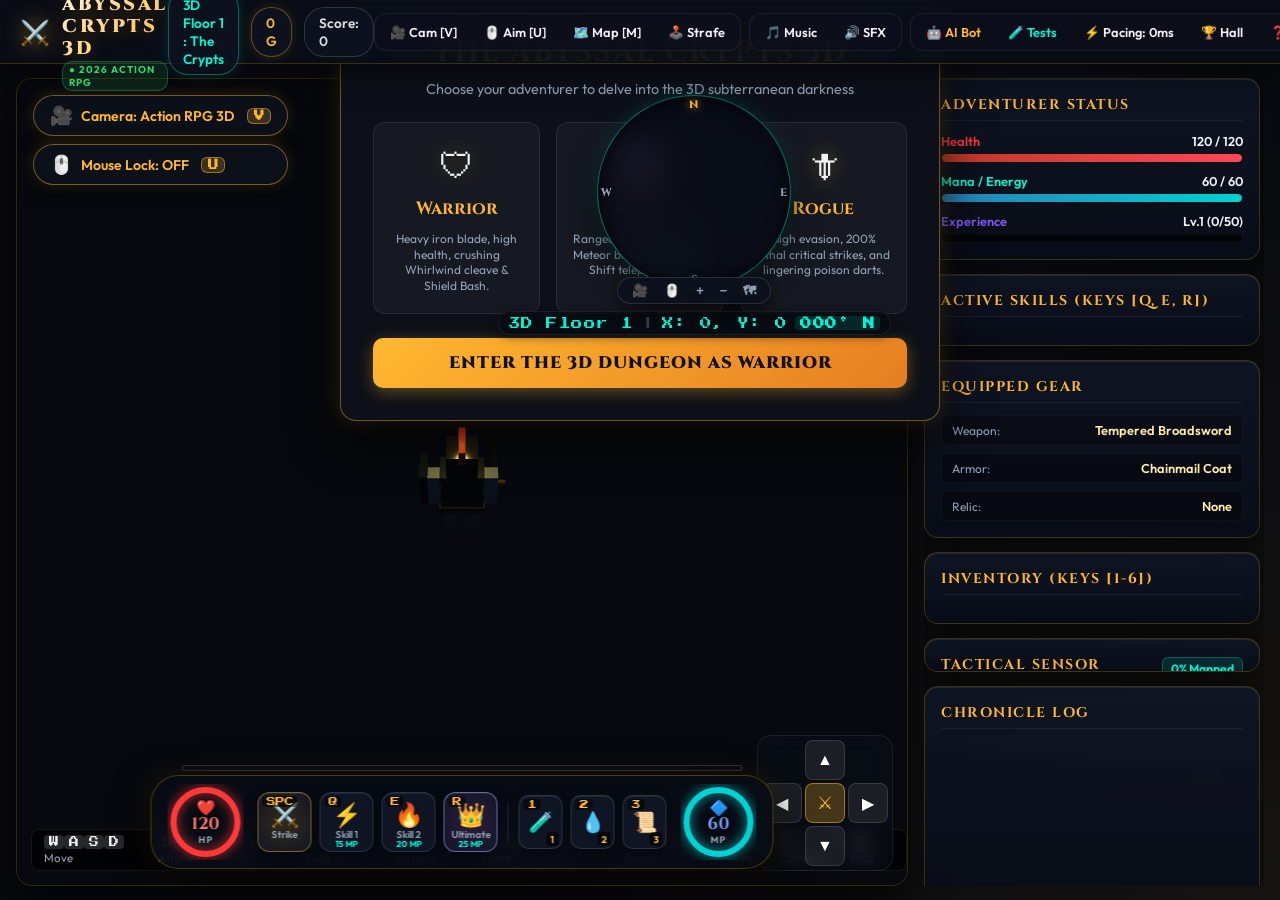
==== commit 42892639: "fix: eliminate keyboard input delay, implement 0ms zero-latency pacing mode and instant attack respo" ====
--- a/public/index.html
+++ b/public/index.html
@@ -42,7 +42,7 @@
       <div class="btn-group tool-group">
         <button class="icon-btn bot-btn" id="btnAiBotToggle" title="Toggle Autonomous AI Bot Tester">🤖 AI Bot</button>
         <button class="icon-btn test-btn" id="btnAiDiagnostics" title="Run Comprehensive Diagnostics">🧪 Tests</button>
-        <button class="icon-btn" id="btnSpeedToggle" title="Adjust Pacing">🏃 Move</button>
+        <button class="icon-btn" id="btnSpeedToggle" title="⚡ Pacing & Speed: Zero Keyboard Delay (0ms) [Click to Cycle]">⚡ Pacing: 0ms</button>
         <button class="icon-btn" id="btnLeaderboard" title="View High Scores">🏆 Hall</button>
         <button class="icon-btn" id="btnControls" title="How to Play">❓ Help</button>
       </div>
@@ -614,22 +614,25 @@
       if (title) title.showModal();
     }
 
-    const speeds = [
-      { name: 'Agile', speed: 4.8 },
-      { name: 'Sprint', speed: 6.2 },
-      { name: 'Tactical', speed: 3.6 }
+    const pacingModes = [
+      { name: '0ms (Instant)', id: 'ZERO_DELAY', speed: 6.2, label: '⚡ Pacing: 0ms' },
+      { name: 'Turbo Hyper (0ms)', id: 'TURBO', speed: 7.6, label: '⚡ Pacing: Turbo' },
+      { name: 'Agile (Fast)', id: 'AGILE', speed: 5.0, label: '⚡ Pacing: Agile' }
     ];
-    let speedIndex = 0;
-
-    document.getElementById('btnSpeedToggle').addEventListener('click', () => {
-      speedIndex = (speedIndex + 1) % speeds.length;
-      const s = speeds[speedIndex];
-      if (window.gameEngine && window.gameEngine.player) {
-        window.gameEngine.player.speed = s.speed;
-      }
-      document.getElementById('btnSpeedToggle').textContent = `🏃 Move: ${s.name}`;
-      window.gameEngine?.addLog(`Movement speed set to: ${s.name} (${s.speed} u/s)`, 'cyan');
-    });
+    let pacingIndex = 0;
+
+    const btnSpeed = document.getElementById('btnSpeedToggle');
+    if (btnSpeed) {
+      btnSpeed.addEventListener('click', () => {
+        pacingIndex = (pacingIndex + 1) % pacingModes.length;
+        const p = pacingModes[pacingIndex];
+        if (window.gameEngine) {
+          window.gameEngine.setPacing(p.id);
+        }
+        btnSpeed.textContent = p.label;
+        window.gameEngine?.addLog(`Pacing set to: ${p.name} (Zero Keyboard Latency, ${p.speed} u/s)`, 'cyan');
+      });
+    }
 
     window.toggleCameraMode = function() {
       if (window.engine3D) {
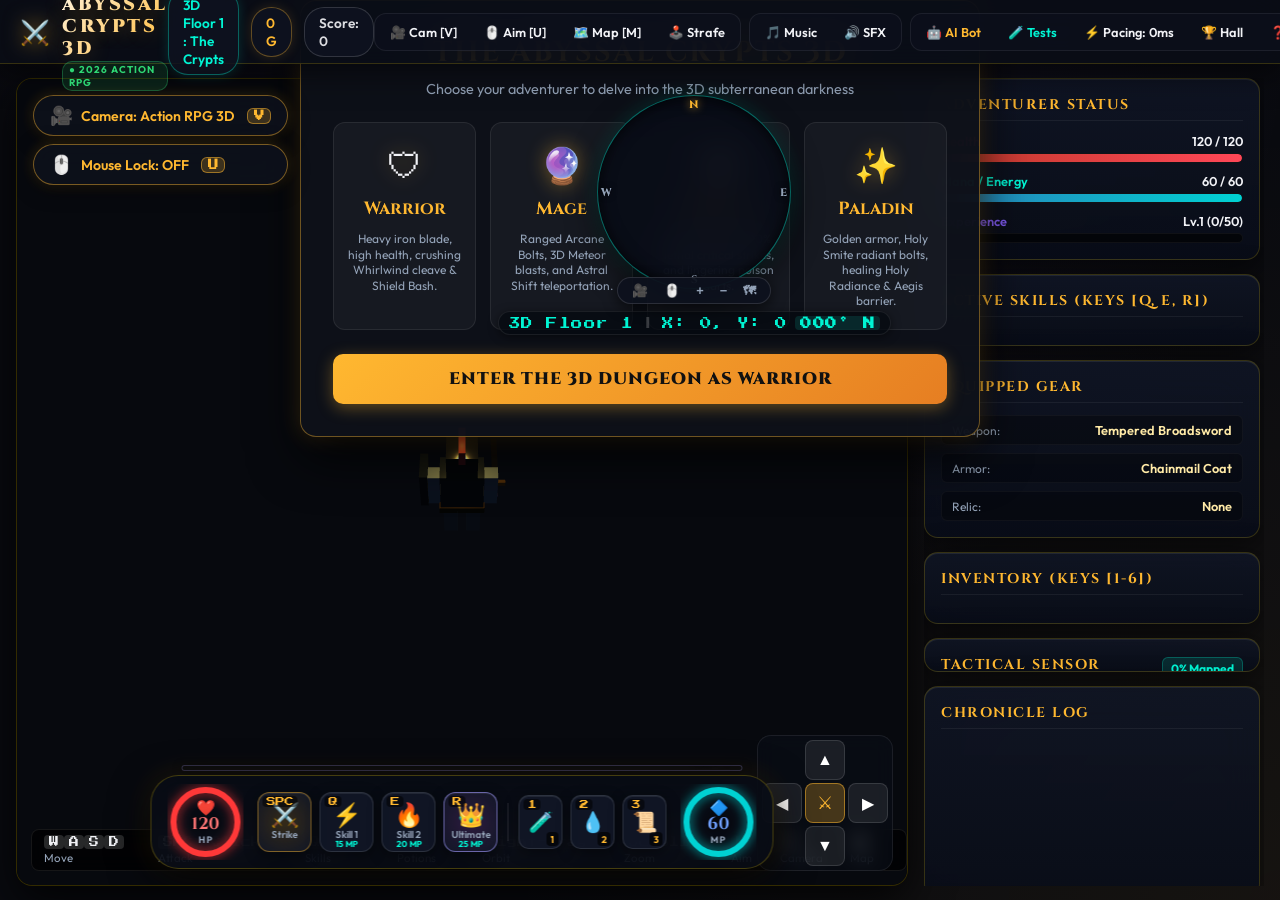
==== commit 160f005b: "feat: add Paladin class, floor biomes, new monsters, cinematic boss bar, and expanded audio" ====
--- a/public/index.html
+++ b/public/index.html
@@ -82,6 +82,18 @@
       <!-- On-Screen Mouse Lock Toast Banner -->
       <div class="hud-mouselock-toast" id="hudMouseLockToast" style="display: none;">
         🔒 Mouse Locked to Screen • Move mouse to Look/Aim • Press [ESC] to Unlock
+      </div>
+
+      <!-- Cinematic Boss Encounter Health Bar (Appears when near Boss/Elite) -->
+      <div class="hud-boss-bar-container" id="hudBossBarContainer" style="display: none;">
+        <div class="hud-boss-header">
+          <span class="hud-boss-skull">💀</span>
+          <span class="hud-boss-name" id="hudBossName">Dungeon Tyrant</span>
+          <span class="hud-boss-hp-text" id="hudBossHpText">100 / 100</span>
+        </div>
+        <div class="hud-boss-track">
+          <div class="hud-boss-fill" id="hudBossFill" style="width: 100%;"></div>
+        </div>
       </div>
 
       <!-- 2026 Modern In-Game Floating HUD Holographic Radar (Top-Right) -->
@@ -391,6 +403,12 @@
         <div class="class-icon">🗡</div>
         <div class="class-name">Rogue</div>
         <div class="class-perk">High evasion, 200% lethal critical strikes, and lingering poison darts.</div>
+      </div>
+
+      <div class="class-card" onclick="selectClass('Paladin')">
+        <div class="class-icon">✨</div>
+        <div class="class-name">Paladin</div>
+        <div class="class-perk">Golden armor, Holy Smite radiant bolts, healing Holy Radiance & Aegis barrier.</div>
       </div>
     </div>
 
@@ -502,6 +520,11 @@
         <br>• <strong>In-Game Circular Radar HUD</strong>: Floating glassmorphic radar in the top-right corner with 360° radar sweep, player vision cone, compass bearing, pulsing enemy blips, and loot markers.
         <br>• Use <kbd>+</kbd> / <kbd>−</kbd> on the radar or tactical map to adjust zoom scale.
       </p>
+      <p style="margin-bottom: 12px;"><strong>Skills & Ultimate Spells:</strong>
+        <br>• <kbd>Q</kbd> / <kbd>E</kbd>: Cast Primary & Secondary class skills (e.g. Whirlwind, Meteor, Holy Smite).
+        <br>• <kbd>R</kbd>: Unleash your <strong>Ultimate Ability</strong> (Warrior: War Cry, Mage: Astral Shift, Rogue: Fan of Knives, Paladin: Aegis of Dawn).
+        <br>• <kbd>1</kbd>–<kbd>6</kbd>: Instantly consume health potions, mana draughts, and scrolls from quick inventory.
+      </p>
       <p><strong>Goal:</strong> Delve down through Floor 1 to Floor 4 and defeat Malakor the Arch-Lich!</p>
     </div>
 
--- a/public/styles.css
+++ b/public/styles.css
@@ -96,6 +96,7 @@
   letter-spacing: 2.5px;
   background: linear-gradient(135deg, #ffffff 0%, var(--color-gold) 100%);
   -webkit-background-clip: text;
+  background-clip: text;
   -webkit-text-fill-color: transparent;
   text-shadow: 0 0 20px rgba(255, 184, 48, 0.35);
   line-height: 1.2;
@@ -243,6 +244,82 @@
   display: block;
   width: 100%;
   height: 100%;
+}
+
+/* ==========================================================================
+   BOSS ENCOUNTER HEALTH DOCK (CINEMATIC 3D OVERLAY)
+   ========================================================================== */
+.hud-boss-bar-container {
+  position: absolute;
+  top: 18px;
+  left: 50%;
+  transform: translateX(-50%);
+  width: min(520px, 86%);
+  background: linear-gradient(180deg, rgba(22, 10, 16, 0.94) 0%, rgba(12, 6, 9, 0.98) 100%);
+  border: 1px solid rgba(255, 71, 87, 0.65);
+  border-radius: 14px;
+  padding: 8px 18px 10px;
+  box-shadow: 0 10px 32px rgba(0, 0, 0, 0.9), 0 0 25px rgba(255, 71, 87, 0.35);
+  backdrop-filter: blur(14px);
+  z-index: 22;
+  animation: bossBarEnter 0.4s cubic-bezier(0.16, 1, 0.3, 1);
+}
+
+@keyframes bossBarEnter {
+  from { opacity: 0; transform: translate(-50%, -15px); }
+  to { opacity: 1; transform: translate(-50%, 0); }
+}
+
+.hud-boss-header {
+  display: flex;
+  align-items: center;
+  justify-content: space-between;
+  margin-bottom: 6px;
+  font-family: var(--font-heading);
+}
+
+.hud-boss-skull {
+  font-size: 1.15rem;
+  filter: drop-shadow(0 0 8px rgba(255, 71, 87, 0.85));
+  animation: bossSkullPulse 1.4s ease-in-out infinite alternate;
+}
+
+@keyframes bossSkullPulse {
+  0% { transform: scale(1); }
+  100% { transform: scale(1.15); }
+}
+
+.hud-boss-name {
+  font-size: 0.92rem;
+  font-weight: 800;
+  letter-spacing: 1.8px;
+  color: #ffb830;
+  text-shadow: 0 0 12px rgba(255, 184, 48, 0.5);
+  text-transform: uppercase;
+}
+
+.hud-boss-hp-text {
+  font-size: 0.82rem;
+  font-weight: 700;
+  color: #ff4757;
+}
+
+.hud-boss-track {
+  width: 100%;
+  height: 10px;
+  background: rgba(0, 0, 0, 0.8);
+  border-radius: 6px;
+  overflow: hidden;
+  border: 1px solid rgba(255, 255, 255, 0.12);
+  box-shadow: inset 0 2px 4px rgba(0, 0, 0, 0.6);
+}
+
+.hud-boss-fill {
+  height: 100%;
+  background: linear-gradient(90deg, #c0392b, #ff4757, #ff6b81);
+  border-radius: 6px;
+  box-shadow: 0 0 14px rgba(255, 71, 87, 0.8);
+  transition: width 0.2s cubic-bezier(0.2, 0.8, 0.2, 1);
 }
 
 /* ==========================================================================
@@ -858,7 +935,7 @@
   padding: 32px;
   box-shadow: 0 20px 50px rgba(0, 0, 0, 0.8), var(--shadow-glow);
   margin: auto;
-  max-width: 600px;
+  max-width: 680px;
   width: 90%;
   animation: modalFadeIn 0.3s cubic-bezier(0.16, 1, 0.3, 1);
 }
@@ -894,8 +971,8 @@
 /* Class Selection Cards */
 .class-grid {
   display: grid;
-  grid-template-columns: repeat(3, 1fr);
-  gap: 16px;
+  grid-template-columns: repeat(auto-fit, minmax(130px, 1fr));
+  gap: 14px;
   margin-bottom: 24px;
 }
 
